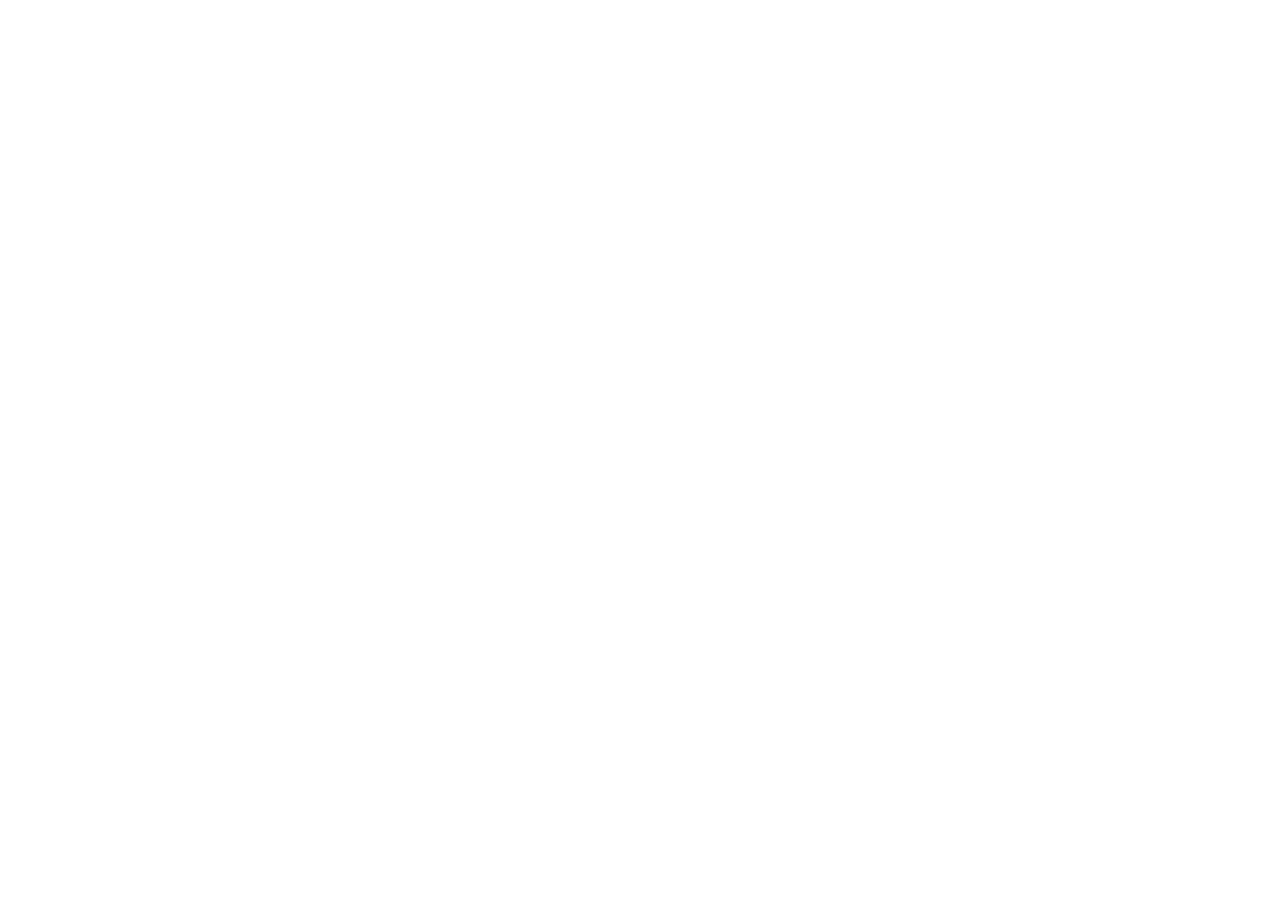
==== index.html @ cc7f6443 "init project" ====
<!DOCTYPE html>
<html lang="en">

<head>
    <meta charset="UTF-8">
    <meta name="viewport" content="width=device-width, initial-scale=1.0">
    <meta http-equiv="X-UA-Compatible" content="ie=edge">
    <title>Document</title>
</head>

<body>

</body>

</html>
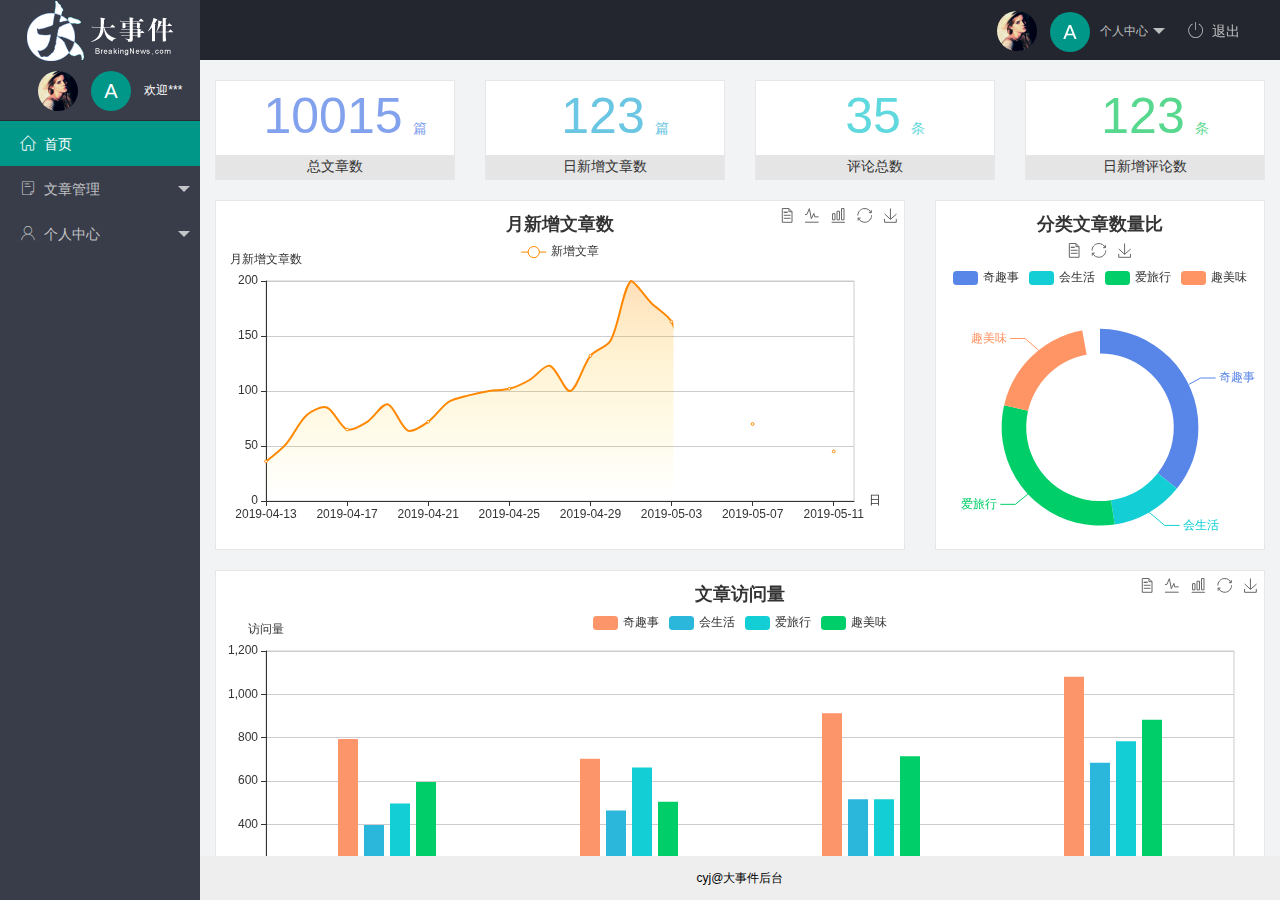
==== commit 7795f5d2: "完成了主页功能开发" ====
--- a/index.html
+++ b/index.html
@@ -5,10 +5,93 @@
     <meta charset="UTF-8">
     <meta name="viewport" content="width=device-width, initial-scale=1.0">
     <meta http-equiv="X-UA-Compatible" content="ie=edge">
-    <title>Document</title>
+    <title>后台主页</title>
+    <!-- 导入 layui 的样式表 -->
+    <link rel="stylesheet" href="/assets/lib/layui/css/layui.css">
+    <link rel="stylesheet" href="/assets/fonts/iconfont.css">
+
+    <link rel="stylesheet" href="/assets/css/index.css">
+
 </head>
 
 <body>
+    <div class="layui-layout layui-layout-admin">
+        <div class="layui-header">
+            <div class="layui-logo layui-hide-xs layui-bg-black">
+                <img src="/assets/images/logo.png" alt="">
+            </div>
+            <!-- 头部区域（可配合layui 已有的水平导航） -->
+
+            <ul class="layui-nav layui-layout-right">
+                <li class="layui-nav-item layui-hide layui-show-md-inline-block">
+                    <a href="javascript:;" class="userinfo">
+                        <img src="/assets/images/sample.jpg" class="layui-nav-img">
+                        <span class="text-avatar">A</span>个人中心
+                    </a>
+                    <dl class="layui-nav-child">
+                        <dd><a href="">基本资料</a></dd>
+                        <dd><a href="">更换头像</a></dd>
+                        <dd><a href="">重置密码</a></dd>
+                    </dl>
+                </li>
+                <li class="layui-nav-item" lay-header-event="menuRight" lay-unselect>
+                    <a href="javascript:;" id="btnLogout">
+                        <span class="iconfont icon-tuichu"></span>退出
+                    </a>
+                </li>
+            </ul>
+        </div>
+
+        <div class="layui-side layui-bg-black">
+            <div class="layui-side-scroll">
+                <div class="userinfo">
+                    <img src="/assets/images/sample.jpg" class="layui-nav-img">
+                    <span class="text-avatar">A</span>
+                    <span id="welcome">欢迎***</span>
+                </div>
+                <!-- 左侧导航区域（可配合layui已有的垂直导航） -->
+                <ul class="layui-nav layui-nav-tree" lay-shrink="all">
+                    <li class="layui-nav-item layui-this">
+                        <a href="/home/dashboard.html" target="fm"><span class="iconfont icon-home"></span>首页</a>
+                    </li>
+                    <li class="layui-nav-item">
+                        <a class="" href="javascript:;"><span class="iconfont icon-16"></span>文章管理</a>
+                        <dl class="layui-nav-child">
+                            <dd><a href="javascript:;"><i class="layui-icon layui-icon-app"></i>文章类别</a></dd>
+                            <dd><a href="javascript:;"><i class="layui-icon layui-icon-app"></i>文章列表</a></dd>
+                            <dd><a href="javascript:;"><i class="layui-icon layui-icon-app"></i>发布文章</a></dd>
+                        </dl>
+                    </li>
+                    <li class="layui-nav-item">
+                        <a href="javascript:;"><span class="iconfont icon-user"></span>个人中心</a>
+                        <dl class="layui-nav-child">
+                            <dd><a href="javascript:;"><i class="layui-icon layui-icon-app"></i>基本资料</a></dd>
+                            <dd><a href="javascript:;"><i class="layui-icon layui-icon-app"></i>更换头像</a></dd>
+                            <dd><a href="javascript:;"><i class="layui-icon layui-icon-app"></i>重置密码</a></dd>
+                        </dl>
+                    </li>
+
+                </ul>
+            </div>
+        </div>
+
+        <div class="layui-body">
+            <!-- 内容主体区域 -->
+            <iframe name="fm" src="/home/dashboard.html" frameborder="0"></iframe>
+        </div>
+
+        <div class="layui-footer">
+            <!-- 底部固定区域 -->
+            cyj@大事件后台
+        </div>
+    </div>
+    <!-- 导入 layui 的JS文件 -->
+    <script src="/assets/lib/layui/layui.all.js"></script>
+    <!-- 导入 jQuery -->
+    <script src="/assets/lib/jquery.js"></script>
+    <!-- 导入自己的 js 文件 -->
+    <script src="/assets/js/baseAPI.js"></script>
+    <script src="/assets/js/index.js"></script>
 
 </body>
 
--- a/assets/lib/layui/css/layui.css
+++ b/assets/lib/layui/css/layui.css
@@ -0,0 +1,2 @@
+/** layui-v2.5.5 MIT License By https://www.layui.com */
+ .layui-inline,img{display:inline-block;vertical-align:middle}h1,h2,h3,h4,h5,h6{font-weight:400}.layui-edge,.layui-header,.layui-inline,.layui-main{position:relative}.layui-body,.layui-edge,.layui-elip{overflow:hidden}.layui-btn,.layui-edge,.layui-inline,img{vertical-align:middle}.layui-btn,.layui-disabled,.layui-icon,.layui-unselect{-moz-user-select:none;-webkit-user-select:none;-ms-user-select:none}.layui-elip,.layui-form-checkbox span,.layui-form-pane .layui-form-label{text-overflow:ellipsis;white-space:nowrap}.layui-breadcrumb,.layui-tree-btnGroup{visibility:hidden}blockquote,body,button,dd,div,dl,dt,form,h1,h2,h3,h4,h5,h6,input,li,ol,p,pre,td,textarea,th,ul{margin:0;padding:0;-webkit-tap-highlight-color:rgba(0,0,0,0)}a:active,a:hover{outline:0}img{border:none}li{list-style:none}table{border-collapse:collapse;border-spacing:0}h4,h5,h6{font-size:100%}button,input,optgroup,option,select,textarea{font-family:inherit;font-size:inherit;font-style:inherit;font-weight:inherit;outline:0}pre{white-space:pre-wrap;white-space:-moz-pre-wrap;white-space:-pre-wrap;white-space:-o-pre-wrap;word-wrap:break-word}body{line-height:24px;font:14px Helvetica Neue,Helvetica,PingFang SC,Tahoma,Arial,sans-serif}hr{height:1px;margin:10px 0;border:0;clear:both}a{color:#333;text-decoration:none}a:hover{color:#777}a cite{font-style:normal;*cursor:pointer}.layui-border-box,.layui-border-box *{box-sizing:border-box}.layui-box,.layui-box *{box-sizing:content-box}.layui-clear{clear:both;*zoom:1}.layui-clear:after{content:'\20';clear:both;*zoom:1;display:block;height:0}.layui-inline{*display:inline;*zoom:1}.layui-edge{display:inline-block;width:0;height:0;border-width:6px;border-style:dashed;border-color:transparent}.layui-edge-top{top:-4px;border-bottom-color:#999;border-bottom-style:solid}.layui-edge-right{border-left-color:#999;border-left-style:solid}.layui-edge-bottom{top:2px;border-top-color:#999;border-top-style:solid}.layui-edge-left{border-right-color:#999;border-right-style:solid}.layui-disabled,.layui-disabled:hover{color:#d2d2d2!important;cursor:not-allowed!important}.layui-circle{border-radius:100%}.layui-show{display:block!important}.layui-hide{display:none!important}@font-face{font-family:layui-icon;src:url(../font/iconfont.eot?v=250);src:url(../font/iconfont.eot?v=250#iefix) format('embedded-opentype'),url(../font/iconfont.woff2?v=250) format('woff2'),url(../font/iconfont.woff?v=250) format('woff'),url(../font/iconfont.ttf?v=250) format('truetype'),url(../font/iconfont.svg?v=250#layui-icon) format('svg')}.layui-icon{font-family:layui-icon!important;font-size:16px;font-style:normal;-webkit-font-smoothing:antialiased;-moz-osx-font-smoothing:grayscale}.layui-icon-reply-fill:before{content:"\e611"}.layui-icon-set-fill:before{content:"\e614"}.layui-icon-menu-fill:before{content:"\e60f"}.layui-icon-search:before{content:"\e615"}.layui-icon-share:before{content:"\e641"}.layui-icon-set-sm:before{content:"\e620"}.layui-icon-engine:before{content:"\e628"}.layui-icon-close:before{content:"\1006"}.layui-icon-close-fill:before{content:"\1007"}.layui-icon-chart-screen:before{content:"\e629"}.layui-icon-star:before{content:"\e600"}.layui-icon-circle-dot:before{content:"\e617"}.layui-icon-chat:before{content:"\e606"}.layui-icon-release:before{content:"\e609"}.layui-icon-list:before{content:"\e60a"}.layui-icon-chart:before{content:"\e62c"}.layui-icon-ok-circle:before{content:"\1005"}.layui-icon-layim-theme:before{content:"\e61b"}.layui-icon-table:before{content:"\e62d"}.layui-icon-right:before{content:"\e602"}.layui-icon-left:before{content:"\e603"}.layui-icon-cart-simple:before{content:"\e698"}.layui-icon-face-cry:before{content:"\e69c"}.layui-icon-face-smile:before{content:"\e6af"}.layui-icon-survey:before{content:"\e6b2"}.layui-icon-tree:before{content:"\e62e"}.layui-icon-upload-circle:before{content:"\e62f"}.layui-icon-add-circle:before{content:"\e61f"}.layui-icon-download-circle:before{content:"\e601"}.layui-icon-templeate-1:before{content:"\e630"}.layui-icon-util:before{content:"\e631"}.layui-icon-face-surprised:before{content:"\e664"}.layui-icon-edit:before{content:"\e642"}.layui-icon-speaker:before{content:"\e645"}.layui-icon-down:before{content:"\e61a"}.layui-icon-file:before{content:"\e621"}.layui-icon-layouts:before{content:"\e632"}.layui-icon-rate-half:before{content:"\e6c9"}.layui-icon-add-circle-fine:before{content:"\e608"}.layui-icon-prev-circle:before{content:"\e633"}.layui-icon-read:before{content:"\e705"}.layui-icon-404:before{content:"\e61c"}.layui-icon-carousel:before{content:"\e634"}.layui-icon-help:before{content:"\e607"}.layui-icon-code-circle:before{content:"\e635"}.layui-icon-water:before{content:"\e636"}.layui-icon-username:before{content:"\e66f"}.layui-icon-find-fill:before{content:"\e670"}.layui-icon-about:before{content:"\e60b"}.layui-icon-location:before{content:"\e715"}.layui-icon-up:before{content:"\e619"}.layui-icon-pause:before{content:"\e651"}.layui-icon-date:before{content:"\e637"}.layui-icon-layim-uploadfile:before{content:"\e61d"}.layui-icon-delete:before{content:"\e640"}.layui-icon-play:before{content:"\e652"}.layui-icon-top:before{content:"\e604"}.layui-icon-friends:before{content:"\e612"}.layui-icon-refresh-3:before{content:"\e9aa"}.layui-icon-ok:before{content:"\e605"}.layui-icon-layer:before{content:"\e638"}.layui-icon-face-smile-fine:before{content:"\e60c"}.layui-icon-dollar:before{content:"\e659"}.layui-icon-group:before{content:"\e613"}.layui-icon-layim-download:before{content:"\e61e"}.layui-icon-picture-fine:before{content:"\e60d"}.layui-icon-link:before{content:"\e64c"}.layui-icon-diamond:before{content:"\e735"}.layui-icon-log:before{content:"\e60e"}.layui-icon-rate-solid:before{content:"\e67a"}.layui-icon-fonts-del:before{content:"\e64f"}.layui-icon-unlink:before{content:"\e64d"}.layui-icon-fonts-clear:before{content:"\e639"}.layui-icon-triangle-r:before{content:"\e623"}.layui-icon-circle:before{content:"\e63f"}.layui-icon-radio:before{content:"\e643"}.layui-icon-align-center:before{content:"\e647"}.layui-icon-align-right:before{content:"\e648"}.layui-icon-align-left:before{content:"\e649"}.layui-icon-loading-1:before{content:"\e63e"}.layui-icon-return:before{content:"\e65c"}.layui-icon-fonts-strong:before{content:"\e62b"}.layui-icon-upload:before{content:"\e67c"}.layui-icon-dialogue:before{content:"\e63a"}.layui-icon-video:before{content:"\e6ed"}.layui-icon-headset:before{content:"\e6fc"}.layui-icon-cellphone-fine:before{content:"\e63b"}.layui-icon-add-1:before{content:"\e654"}.layui-icon-face-smile-b:before{content:"\e650"}.layui-icon-fonts-html:before{content:"\e64b"}.layui-icon-form:before{content:"\e63c"}.layui-icon-cart:before{content:"\e657"}.layui-icon-camera-fill:before{content:"\e65d"}.layui-icon-tabs:before{content:"\e62a"}.layui-icon-fonts-code:before{content:"\e64e"}.layui-icon-fire:before{content:"\e756"}.layui-icon-set:before{content:"\e716"}.layui-icon-fonts-u:before{content:"\e646"}.layui-icon-triangle-d:before{content:"\e625"}.layui-icon-tips:before{content:"\e702"}.layui-icon-picture:before{content:"\e64a"}.layui-icon-more-vertical:before{content:"\e671"}.layui-icon-flag:before{content:"\e66c"}.layui-icon-loading:before{content:"\e63d"}.layui-icon-fonts-i:before{content:"\e644"}.layui-icon-refresh-1:before{content:"\e666"}.layui-icon-rmb:before{content:"\e65e"}.layui-icon-home:before{content:"\e68e"}.layui-icon-user:before{content:"\e770"}.layui-icon-notice:before{content:"\e667"}.layui-icon-login-weibo:before{content:"\e675"}.layui-icon-voice:before{content:"\e688"}.layui-icon-upload-drag:before{content:"\e681"}.layui-icon-login-qq:before{content:"\e676"}.layui-icon-snowflake:before{content:"\e6b1"}.layui-icon-file-b:before{content:"\e655"}.layui-icon-template:before{content:"\e663"}.layui-icon-auz:before{content:"\e672"}.layui-icon-console:before{content:"\e665"}.layui-icon-app:before{content:"\e653"}.layui-icon-prev:before{content:"\e65a"}.layui-icon-website:before{content:"\e7ae"}.layui-icon-next:before{content:"\e65b"}.layui-icon-component:before{content:"\e857"}.layui-icon-more:before{content:"\e65f"}.layui-icon-login-wechat:before{content:"\e677"}.layui-icon-shrink-right:before{content:"\e668"}.layui-icon-spread-left:before{content:"\e66b"}.layui-icon-camera:before{content:"\e660"}.layui-icon-note:before{content:"\e66e"}.layui-icon-refresh:before{content:"\e669"}.layui-icon-female:before{content:"\e661"}.layui-icon-male:before{content:"\e662"}.layui-icon-password:before{content:"\e673"}.layui-icon-senior:before{content:"\e674"}.layui-icon-theme:before{content:"\e66a"}.layui-icon-tread:before{content:"\e6c5"}.layui-icon-praise:before{content:"\e6c6"}.layui-icon-star-fill:before{content:"\e658"}.layui-icon-rate:before{content:"\e67b"}.layui-icon-template-1:before{content:"\e656"}.layui-icon-vercode:before{content:"\e679"}.layui-icon-cellphone:before{content:"\e678"}.layui-icon-screen-full:before{content:"\e622"}.layui-icon-screen-restore:before{content:"\e758"}.layui-icon-cols:before{content:"\e610"}.layui-icon-export:before{content:"\e67d"}.layui-icon-print:before{content:"\e66d"}.layui-icon-slider:before{content:"\e714"}.layui-icon-addition:before{content:"\e624"}.layui-icon-subtraction:before{content:"\e67e"}.layui-icon-service:before{content:"\e626"}.layui-icon-transfer:before{content:"\e691"}.layui-main{width:1140px;margin:0 auto}.layui-header{z-index:1000;height:60px}.layui-header a:hover{transition:all .5s;-webkit-transition:all .5s}.layui-side{position:fixed;left:0;top:0;bottom:0;z-index:999;width:200px;overflow-x:hidden}.layui-side-scroll{position:relative;width:220px;height:100%;overflow-x:hidden}.layui-body{position:absolute;left:200px;right:0;top:0;bottom:0;z-index:998;width:auto;overflow-y:auto;box-sizing:border-box}.layui-layout-body{overflow:hidden}.layui-layout-admin .layui-header{background-color:#23262E}.layui-layout-admin .layui-side{top:60px;width:200px;overflow-x:hidden}.layui-layout-admin .layui-body{position:fixed;top:60px;bottom:44px}.layui-layout-admin .layui-main{width:auto;margin:0 15px}.layui-layout-admin .layui-footer{position:fixed;left:200px;right:0;bottom:0;height:44px;line-height:44px;padding:0 15px;background-color:#eee}.layui-layout-admin .layui-logo{position:absolute;left:0;top:0;width:200px;height:100%;line-height:60px;text-align:center;color:#009688;font-size:16px}.layui-layout-admin .layui-header .layui-nav{background:0 0}.layui-layout-left{position:absolute!important;left:200px;top:0}.layui-layout-right{position:absolute!important;right:0;top:0}.layui-container{position:relative;margin:0 auto;padding:0 15px;box-sizing:border-box}.layui-fluid{position:relative;margin:0 auto;padding:0 15px}.layui-row:after,.layui-row:before{content:'';display:block;clear:both}.layui-col-lg1,.layui-col-lg10,.layui-col-lg11,.layui-col-lg12,.layui-col-lg2,.layui-col-lg3,.layui-col-lg4,.layui-col-lg5,.layui-col-lg6,.layui-col-lg7,.layui-col-lg8,.layui-col-lg9,.layui-col-md1,.layui-col-md10,.layui-col-md11,.layui-col-md12,.layui-col-md2,.layui-col-md3,.layui-col-md4,.layui-col-md5,.layui-col-md6,.layui-col-md7,.layui-col-md8,.layui-col-md9,.layui-col-sm1,.layui-col-sm10,.layui-col-sm11,.layui-col-sm12,.layui-col-sm2,.layui-col-sm3,.layui-col-sm4,.layui-col-sm5,.layui-col-sm6,.layui-col-sm7,.layui-col-sm8,.layui-col-sm9,.layui-col-xs1,.layui-col-xs10,.layui-col-xs11,.layui-col-xs12,.layui-col-xs2,.layui-col-xs3,.layui-col-xs4,.layui-col-xs5,.layui-col-xs6,.layui-col-xs7,.layui-col-xs8,.layui-col-xs9{position:relative;display:block;box-sizing:border-box}.layui-col-xs1,.layui-col-xs10,.layui-col-xs11,.layui-col-xs12,.layui-col-xs2,.layui-col-xs3,.layui-col-xs4,.layui-col-xs5,.layui-col-xs6,.layui-col-xs7,.layui-col-xs8,.layui-col-xs9{float:left}.layui-col-xs1{width:8.33333333%}.layui-col-xs2{width:16.66666667%}.layui-col-xs3{width:25%}.layui-col-xs4{width:33.33333333%}.layui-col-xs5{width:41.66666667%}.layui-col-xs6{width:50%}.layui-col-xs7{width:58.33333333%}.layui-col-xs8{width:66.66666667%}.layui-col-xs9{width:75%}.layui-col-xs10{width:83.33333333%}.layui-col-xs11{width:91.66666667%}.layui-col-xs12{width:100%}.layui-col-xs-offset1{margin-left:8.33333333%}.layui-col-xs-offset2{margin-left:16.66666667%}.layui-col-xs-offset3{margin-left:25%}.layui-col-xs-offset4{margin-left:33.33333333%}.layui-col-xs-offset5{margin-left:41.66666667%}.layui-col-xs-offset6{margin-left:50%}.layui-col-xs-offset7{margin-left:58.33333333%}.layui-col-xs-offset8{margin-left:66.66666667%}.layui-col-xs-offset9{margin-left:75%}.layui-col-xs-offset10{margin-left:83.33333333%}.layui-col-xs-offset11{margin-left:91.66666667%}.layui-col-xs-offset12{margin-left:100%}@media screen and (max-width:768px){.layui-hide-xs{display:none!important}.layui-show-xs-block{display:block!important}.layui-show-xs-inline{display:inline!important}.layui-show-xs-inline-block{display:inline-block!important}}@media screen and (min-width:768px){.layui-container{width:750px}.layui-hide-sm{display:none!important}.layui-show-sm-block{display:block!important}.layui-show-sm-inline{display:inline!important}.layui-show-sm-inline-block{display:inline-block!important}.layui-col-sm1,.layui-col-sm10,.layui-col-sm11,.layui-col-sm12,.layui-col-sm2,.layui-col-sm3,.layui-col-sm4,.layui-col-sm5,.layui-col-sm6,.layui-col-sm7,.layui-col-sm8,.layui-col-sm9{float:left}.layui-col-sm1{width:8.33333333%}.layui-col-sm2{width:16.66666667%}.layui-col-sm3{width:25%}.layui-col-sm4{width:33.33333333%}.layui-col-sm5{width:41.66666667%}.layui-col-sm6{width:50%}.layui-col-sm7{width:58.33333333%}.layui-col-sm8{width:66.66666667%}.layui-col-sm9{width:75%}.layui-col-sm10{width:83.33333333%}.layui-col-sm11{width:91.66666667%}.layui-col-sm12{width:100%}.layui-col-sm-offset1{margin-left:8.33333333%}.layui-col-sm-offset2{margin-left:16.66666667%}.layui-col-sm-offset3{margin-left:25%}.layui-col-sm-offset4{margin-left:33.33333333%}.layui-col-sm-offset5{margin-left:41.66666667%}.layui-col-sm-offset6{margin-left:50%}.layui-col-sm-offset7{margin-left:58.33333333%}.layui-col-sm-offset8{margin-left:66.66666667%}.layui-col-sm-offset9{margin-left:75%}.layui-col-sm-offset10{margin-left:83.33333333%}.layui-col-sm-offset11{margin-left:91.66666667%}.layui-col-sm-offset12{margin-left:100%}}@media screen and (min-width:992px){.layui-container{width:970px}.layui-hide-md{display:none!important}.layui-show-md-block{display:block!important}.layui-show-md-inline{display:inline!important}.layui-show-md-inline-block{display:inline-block!important}.layui-col-md1,.layui-col-md10,.layui-col-md11,.layui-col-md12,.layui-col-md2,.layui-col-md3,.layui-col-md4,.layui-col-md5,.layui-col-md6,.layui-col-md7,.layui-col-md8,.layui-col-md9{float:left}.layui-col-md1{width:8.33333333%}.layui-col-md2{width:16.66666667%}.layui-col-md3{width:25%}.layui-col-md4{width:33.33333333%}.layui-col-md5{width:41.66666667%}.layui-col-md6{width:50%}.layui-col-md7{width:58.33333333%}.layui-col-md8{width:66.66666667%}.layui-col-md9{width:75%}.layui-col-md10{width:83.33333333%}.layui-col-md11{width:91.66666667%}.layui-col-md12{width:100%}.layui-col-md-offset1{margin-left:8.33333333%}.layui-col-md-offset2{margin-left:16.66666667%}.layui-col-md-offset3{margin-left:25%}.layui-col-md-offset4{margin-left:33.33333333%}.layui-col-md-offset5{margin-left:41.66666667%}.layui-col-md-offset6{margin-left:50%}.layui-col-md-offset7{margin-left:58.33333333%}.layui-col-md-offset8{margin-left:66.66666667%}.layui-col-md-offset9{margin-left:75%}.layui-col-md-offset10{margin-left:83.33333333%}.layui-col-md-offset11{margin-left:91.66666667%}.layui-col-md-offset12{margin-left:100%}}@media screen and (min-width:1200px){.layui-container{width:1170px}.layui-hide-lg{display:none!important}.layui-show-lg-block{display:block!important}.layui-show-lg-inline{display:inline!important}.layui-show-lg-inline-block{display:inline-block!important}.layui-col-lg1,.layui-col-lg10,.layui-col-lg11,.layui-col-lg12,.layui-col-lg2,.layui-col-lg3,.layui-col-lg4,.layui-col-lg5,.layui-col-lg6,.layui-col-lg7,.layui-col-lg8,.layui-col-lg9{float:left}.layui-col-lg1{width:8.33333333%}.layui-col-lg2{width:16.66666667%}.layui-col-lg3{width:25%}.layui-col-lg4{width:33.33333333%}.layui-col-lg5{width:41.66666667%}.layui-col-lg6{width:50%}.layui-col-lg7{width:58.33333333%}.layui-col-lg8{width:66.66666667%}.layui-col-lg9{width:75%}.layui-col-lg10{width:83.33333333%}.layui-col-lg11{width:91.66666667%}.layui-col-lg12{width:100%}.layui-col-lg-offset1{margin-left:8.33333333%}.layui-col-lg-offset2{margin-left:16.66666667%}.layui-col-lg-offset3{margin-left:25%}.layui-col-lg-offset4{margin-left:33.33333333%}.layui-col-lg-offset5{margin-left:41.66666667%}.layui-col-lg-offset6{margin-left:50%}.layui-col-lg-offset7{margin-left:58.33333333%}.layui-col-lg-offset8{margin-left:66.66666667%}.layui-col-lg-offset9{margin-left:75%}.layui-col-lg-offset10{margin-left:83.33333333%}.layui-col-lg-offset11{margin-left:91.66666667%}.layui-col-lg-offset12{margin-left:100%}}.layui-col-space1{margin:-.5px}.layui-col-space1>*{padding:.5px}.layui-col-space3{margin:-1.5px}.layui-col-space3>*{padding:1.5px}.layui-col-space5{margin:-2.5px}.layui-col-space5>*{padding:2.5px}.layui-col-space8{margin:-3.5px}.layui-col-space8>*{padding:3.5px}.layui-col-space10{margin:-5px}.layui-col-space10>*{padding:5px}.layui-col-space12{margin:-6px}.layui-col-space12>*{padding:6px}.layui-col-space15{margin:-7.5px}.layui-col-space15>*{padding:7.5px}.layui-col-space18{margin:-9px}.layui-col-space18>*{padding:9px}.layui-col-space20{margin:-10px}.layui-col-space20>*{padding:10px}.layui-col-space22{margin:-11px}.layui-col-space22>*{padding:11px}.layui-col-space25{margin:-12.5px}.layui-col-space25>*{padding:12.5px}.layui-col-space30{margin:-15px}.layui-col-space30>*{padding:15px}.layui-btn,.layui-input,.layui-select,.layui-textarea,.layui-upload-button{outline:0;-webkit-appearance:none;transition:all .3s;-webkit-transition:all .3s;box-sizing:border-box}.layui-elem-quote{margin-bottom:10px;padding:15px;line-height:22px;border-left:5px solid #009688;border-radius:0 2px 2px 0;background-color:#f2f2f2}.layui-quote-nm{border-style:solid;border-width:1px 1px 1px 5px;background:0 0}.layui-elem-field{margin-bottom:10px;padding:0;border-width:1px;border-style:solid}.layui-elem-field legend{margin-left:20px;padding:0 10px;font-size:20px;font-weight:300}.layui-field-title{margin:10px 0 20px;border-width:1px 0 0}.layui-field-box{padding:10px 15px}.layui-field-title .layui-field-box{padding:10px 0}.layui-progress{position:relative;height:6px;border-radius:20px;background-color:#e2e2e2}.layui-progress-bar{position:absolute;left:0;top:0;width:0;max-width:100%;height:6px;border-radius:20px;text-align:right;background-color:#5FB878;transition:all .3s;-webkit-transition:all .3s}.layui-progress-big,.layui-progress-big .layui-progress-bar{height:18px;line-height:18px}.layui-progress-text{position:relative;top:-20px;line-height:18px;font-size:12px;color:#666}.layui-progress-big .layui-progress-text{position:static;padding:0 10px;color:#fff}.layui-collapse{border-width:1px;border-style:solid;border-radius:2px}.layui-colla-content,.layui-colla-item{border-top-width:1px;border-top-style:solid}.layui-colla-item:first-child{border-top:none}.layui-colla-title{position:relative;height:42px;line-height:42px;padding:0 15px 0 35px;color:#333;background-color:#f2f2f2;cursor:pointer;font-size:14px;overflow:hidden}.layui-colla-content{display:none;padding:10px 15px;line-height:22px;color:#666}.layui-colla-icon{position:absolute;left:15px;top:0;font-size:14px}.layui-card{margin-bottom:15px;border-radius:2px;background-color:#fff;box-shadow:0 1px 2px 0 rgba(0,0,0,.05)}.layui-card:last-child{margin-bottom:0}.layui-card-header{position:relative;height:42px;line-height:42px;padding:0 15px;border-bottom:1px solid #f6f6f6;color:#333;border-radius:2px 2px 0 0;font-size:14px}.layui-bg-black,.layui-bg-blue,.layui-bg-cyan,.layui-bg-green,.layui-bg-orange,.layui-bg-red{color:#fff!important}.layui-card-body{position:relative;padding:10px 15px;line-height:24px}.layui-card-body[pad15]{padding:15px}.layui-card-body[pad20]{padding:20px}.layui-card-body .layui-table{margin:5px 0}.layui-card .layui-tab{margin:0}.layui-panel-window{position:relative;padding:15px;border-radius:0;border-top:5px solid #E6E6E6;background-color:#fff}.layui-auxiliar-moving{position:fixed;left:0;right:0;top:0;bottom:0;width:100%;height:100%;background:0 0;z-index:9999999999}.layui-form-label,.layui-form-mid,.layui-form-select,.layui-input-block,.layui-input-inline,.layui-textarea{position:relative}.layui-bg-red{background-color:#FF5722!important}.layui-bg-orange{background-color:#FFB800!important}.layui-bg-green{background-color:#009688!important}.layui-bg-cyan{background-color:#2F4056!important}.layui-bg-blue{background-color:#1E9FFF!important}.layui-bg-black{background-color:#393D49!important}.layui-bg-gray{background-color:#eee!important;color:#666!important}.layui-badge-rim,.layui-colla-content,.layui-colla-item,.layui-collapse,.layui-elem-field,.layui-form-pane .layui-form-item[pane],.layui-form-pane .layui-form-label,.layui-input,.layui-layedit,.layui-layedit-tool,.layui-quote-nm,.layui-select,.layui-tab-bar,.layui-tab-card,.layui-tab-title,.layui-tab-title .layui-this:after,.layui-textarea{border-color:#e6e6e6}.layui-timeline-item:before,hr{background-color:#e6e6e6}.layui-text{line-height:22px;font-size:14px;color:#666}.layui-text h1,.layui-text h2,.layui-text h3{font-weight:500;color:#333}.layui-text h1{font-size:30px}.layui-text h2{font-size:24px}.layui-text h3{font-size:18px}.layui-text a:not(.layui-btn){color:#01AAED}.layui-text a:not(.layui-btn):hover{text-decoration:underline}.layui-text ul{padding:5px 0 5px 15px}.layui-text ul li{margin-top:5px;list-style-type:disc}.layui-text em,.layui-word-aux{color:#999!important;padding:0 5px!important}.layui-btn{display:inline-block;height:38px;line-height:38px;padding:0 18px;background-color:#009688;color:#fff;white-space:nowrap;text-align:center;font-size:14px;border:none;border-radius:2px;cursor:pointer}.layui-btn:hover{opacity:.8;filter:alpha(opacity=80);color:#fff}.layui-btn:active{opacity:1;filter:alpha(opacity=100)}.layui-btn+.layui-btn{margin-left:10px}.layui-btn-container{font-size:0}.layui-btn-container .layui-btn{margin-right:10px;margin-bottom:10px}.layui-btn-container .layui-btn+.layui-btn{margin-left:0}.layui-table .layui-btn-container .layui-btn{margin-bottom:9px}.layui-btn-radius{border-radius:100px}.layui-btn .layui-icon{margin-right:3px;font-size:18px;vertical-align:bottom;vertical-align:middle\9}.layui-btn-primary{border:1px solid #C9C9C9;background-color:#fff;color:#555}.layui-btn-primary:hover{border-color:#009688;color:#333}.layui-btn-normal{background-color:#1E9FFF}.layui-btn-warm{background-color:#FFB800}.layui-btn-danger{background-color:#FF5722}.layui-btn-checked{background-color:#5FB878}.layui-btn-disabled,.layui-btn-disabled:active,.layui-btn-disabled:hover{border:1px solid #e6e6e6;background-color:#FBFBFB;color:#C9C9C9;cursor:not-allowed;opacity:1}.layui-btn-lg{height:44px;line-height:44px;padding:0 25px;font-size:16px}.layui-btn-sm{height:30px;line-height:30px;padding:0 10px;font-size:12px}.layui-btn-sm i{font-size:16px!important}.layui-btn-xs{height:22px;line-height:22px;padding:0 5px;font-size:12px}.layui-btn-xs i{font-size:14px!important}.layui-btn-group{display:inline-block;vertical-align:middle;font-size:0}.layui-btn-group .layui-btn{margin-left:0!important;margin-right:0!important;border-left:1px solid rgba(255,255,255,.5);border-radius:0}.layui-btn-group .layui-btn-primary{border-left:none}.layui-btn-group .layui-btn-primary:hover{border-color:#C9C9C9;color:#009688}.layui-btn-group .layui-btn:first-child{border-left:none;border-radius:2px 0 0 2px}.layui-btn-group .layui-btn-primary:first-child{border-left:1px solid #c9c9c9}.layui-btn-group .layui-btn:last-child{border-radius:0 2px 2px 0}.layui-btn-group .layui-btn+.layui-btn{margin-left:0}.layui-btn-group+.layui-btn-group{margin-left:10px}.layui-btn-fluid{width:100%}.layui-input,.layui-select,.layui-textarea{height:38px;line-height:1.3;line-height:38px\9;border-width:1px;border-style:solid;background-color:#fff;border-radius:2px}.layui-input::-webkit-input-placeholder,.layui-select::-webkit-input-placeholder,.layui-textarea::-webkit-input-placeholder{line-height:1.3}.layui-input,.layui-textarea{display:block;width:100%;padding-left:10px}.layui-input:hover,.layui-textarea:hover{border-color:#D2D2D2!important}.layui-input:focus,.layui-textarea:focus{border-color:#C9C9C9!important}.layui-textarea{min-height:100px;height:auto;line-height:20px;padding:6px 10px;resize:vertical}.layui-select{padding:0 10px}.layui-form input[type=checkbox],.layui-form input[type=radio],.layui-form select{display:none}.layui-form [lay-ignore]{display:initial}.layui-form-item{margin-bottom:15px;clear:both;*zoom:1}.layui-form-item:after{content:'\20';clear:both;*zoom:1;display:block;height:0}.layui-form-label{float:left;display:block;padding:9px 15px;width:80px;font-weight:400;line-height:20px;text-align:right}.layui-form-label-col{display:block;float:none;padding:9px 0;line-height:20px;text-align:left}.layui-form-item .layui-inline{margin-bottom:5px;margin-right:10px}.layui-input-block{margin-left:110px;min-height:36px}.layui-input-inline{display:inline-block;vertical-align:middle}.layui-form-item .layui-input-inline{float:left;width:190px;margin-right:10px}.layui-form-text .layui-input-inline{width:auto}.layui-form-mid{float:left;display:block;padding:9px 0!important;line-height:20px;margin-right:10px}.layui-form-danger+.layui-form-select .layui-input,.layui-form-danger:focus{border-color:#FF5722!important}.layui-form-select .layui-input{padding-right:30px;cursor:pointer}.layui-form-select .layui-edge{position:absolute;right:10px;top:50%;margin-top:-3px;cursor:pointer;border-width:6px;border-top-color:#c2c2c2;border-top-style:solid;transition:all .3s;-webkit-transition:all .3s}.layui-form-select dl{display:none;position:absolute;left:0;top:42px;padding:5px 0;z-index:899;min-width:100%;border:1px solid #d2d2d2;max-height:300px;overflow-y:auto;background-color:#fff;border-radius:2px;box-shadow:0 2px 4px rgba(0,0,0,.12);box-sizing:border-box}.layui-form-select dl dd,.layui-form-select dl dt{padding:0 10px;line-height:36px;white-space:nowrap;overflow:hidden;text-overflow:ellipsis}.layui-form-select dl dt{font-size:12px;color:#999}.layui-form-select dl dd{cursor:pointer}.layui-form-select dl dd:hover{background-color:#f2f2f2;-webkit-transition:.5s all;transition:.5s all}.layui-form-select .layui-select-group dd{padding-left:20px}.layui-form-select dl dd.layui-select-tips{padding-left:10px!important;color:#999}.layui-form-select dl dd.layui-this{background-color:#5FB878;color:#fff}.layui-form-checkbox,.layui-form-select dl dd.layui-disabled{background-color:#fff}.layui-form-selected dl{display:block}.layui-form-checkbox,.layui-form-checkbox *,.layui-form-switch{display:inline-block;vertical-align:middle}.layui-form-selected .layui-edge{margin-top:-9px;-webkit-transform:rotate(180deg);transform:rotate(180deg);margin-top:-3px\9}:root .layui-form-selected .layui-edge{margin-top:-9px\0/IE9}.layui-form-selectup dl{top:auto;bottom:42px}.layui-select-none{margin:5px 0;text-align:center;color:#999}.layui-select-disabled .layui-disabled{border-color:#eee!important}.layui-select-disabled .layui-edge{border-top-color:#d2d2d2}.layui-form-checkbox{position:relative;height:30px;line-height:30px;margin-right:10px;padding-right:30px;cursor:pointer;font-size:0;-webkit-transition:.1s linear;transition:.1s linear;box-sizing:border-box}.layui-form-checkbox span{padding:0 10px;height:100%;font-size:14px;border-radius:2px 0 0 2px;background-color:#d2d2d2;color:#fff;overflow:hidden}.layui-form-checkbox:hover span{background-color:#c2c2c2}.layui-form-checkbox i{position:absolute;right:0;top:0;width:30px;height:28px;border:1px solid #d2d2d2;border-left:none;border-radius:0 2px 2px 0;color:#fff;font-size:20px;text-align:center}.layui-form-checkbox:hover i{border-color:#c2c2c2;color:#c2c2c2}.layui-form-checked,.layui-form-checked:hover{border-color:#5FB878}.layui-form-checked span,.layui-form-checked:hover span{background-color:#5FB878}.layui-form-checked i,.layui-form-checked:hover i{color:#5FB878}.layui-form-item .layui-form-checkbox{margin-top:4px}.layui-form-checkbox[lay-skin=primary]{height:auto!important;line-height:normal!important;min-width:18px;min-height:18px;border:none!important;margin-right:0;padding-left:28px;padding-right:0;background:0 0}.layui-form-checkbox[lay-skin=primary] span{padding-left:0;padding-right:15px;line-height:18px;background:0 0;color:#666}.layui-form-checkbox[lay-skin=primary] i{right:auto;left:0;width:16px;height:16px;line-height:16px;border:1px solid #d2d2d2;font-size:12px;border-radius:2px;background-color:#fff;-webkit-transition:.1s linear;transition:.1s linear}.layui-form-checkbox[lay-skin=primary]:hover i{border-color:#5FB878;color:#fff}.layui-form-checked[lay-skin=primary] i{border-color:#5FB878!important;background-color:#5FB878;color:#fff}.layui-checkbox-disbaled[lay-skin=primary] span{background:0 0!important;color:#c2c2c2}.layui-checkbox-disbaled[lay-skin=primary]:hover i{border-color:#d2d2d2}.layui-form-item .layui-form-checkbox[lay-skin=primary]{margin-top:10px}.layui-form-switch{position:relative;height:22px;line-height:22px;min-width:35px;padding:0 5px;margin-top:8px;border:1px solid #d2d2d2;border-radius:20px;cursor:pointer;background-color:#fff;-webkit-transition:.1s linear;transition:.1s linear}.layui-form-switch i{position:absolute;left:5px;top:3px;width:16px;height:16px;border-radius:20px;background-color:#d2d2d2;-webkit-transition:.1s linear;transition:.1s linear}.layui-form-switch em{position:relative;top:0;width:25px;margin-left:21px;padding:0!important;text-align:center!important;color:#999!important;font-style:normal!important;font-size:12px}.layui-form-onswitch{border-color:#5FB878;background-color:#5FB878}.layui-checkbox-disbaled,.layui-checkbox-disbaled i{border-color:#e2e2e2!important}.layui-form-onswitch i{left:100%;margin-left:-21px;background-color:#fff}.layui-form-onswitch em{margin-left:5px;margin-right:21px;color:#fff!important}.layui-checkbox-disbaled span{background-color:#e2e2e2!important}.layui-checkbox-disbaled:hover i{color:#fff!important}[lay-radio]{display:none}.layui-form-radio,.layui-form-radio *{display:inline-block;vertical-align:middle}.layui-form-radio{line-height:28px;margin:6px 10px 0 0;padding-right:10px;cursor:pointer;font-size:0}.layui-form-radio *{font-size:14px}.layui-form-radio>i{margin-right:8px;font-size:22px;color:#c2c2c2}.layui-form-radio>i:hover,.layui-form-radioed>i{color:#5FB878}.layui-radio-disbaled>i{color:#e2e2e2!important}.layui-form-pane .layui-form-label{width:110px;padding:8px 15px;height:38px;line-height:20px;border-width:1px;border-style:solid;border-radius:2px 0 0 2px;text-align:center;background-color:#FBFBFB;overflow:hidden;box-sizing:border-box}.layui-form-pane .layui-input-inline{margin-left:-1px}.layui-form-pane .layui-input-block{margin-left:110px;left:-1px}.layui-form-pane .layui-input{border-radius:0 2px 2px 0}.layui-form-pane .layui-form-text .layui-form-label{float:none;width:100%;border-radius:2px;box-sizing:border-box;text-align:left}.layui-form-pane .layui-form-text .layui-input-inline{display:block;margin:0;top:-1px;clear:both}.layui-form-pane .layui-form-text .layui-input-block{margin:0;left:0;top:-1px}.layui-form-pane .layui-form-text .layui-textarea{min-height:100px;border-radius:0 0 2px 2px}.layui-form-pane .layui-form-checkbox{margin:4px 0 4px 10px}.layui-form-pane .layui-form-radio,.layui-form-pane .layui-form-switch{margin-top:6px;margin-left:10px}.layui-form-pane .layui-form-item[pane]{position:relative;border-width:1px;border-style:solid}.layui-form-pane .layui-form-item[pane] .layui-form-label{position:absolute;left:0;top:0;height:100%;border-width:0 1px 0 0}.layui-form-pane .layui-form-item[pane] .layui-input-inline{margin-left:110px}@media screen and (max-width:450px){.layui-form-item .layui-form-label{text-overflow:ellipsis;overflow:hidden;white-space:nowrap}.layui-form-item .layui-inline{display:block;margin-right:0;margin-bottom:20px;clear:both}.layui-form-item .layui-inline:after{content:'\20';clear:both;display:block;height:0}.layui-form-item .layui-input-inline{display:block;float:none;left:-3px;width:auto;margin:0 0 10px 112px}.layui-form-item .layui-input-inline+.layui-form-mid{margin-left:110px;top:-5px;padding:0}.layui-form-item .layui-form-checkbox{margin-right:5px;margin-bottom:5px}}.layui-layedit{border-width:1px;border-style:solid;border-radius:2px}.layui-layedit-tool{padding:3px 5px;border-bottom-width:1px;border-bottom-style:solid;font-size:0}.layedit-tool-fixed{position:fixed;top:0;border-top:1px solid #e2e2e2}.layui-layedit-tool .layedit-tool-mid,.layui-layedit-tool .layui-icon{display:inline-block;vertical-align:middle;text-align:center;font-size:14px}.layui-layedit-tool .layui-icon{position:relative;width:32px;height:30px;line-height:30px;margin:3px 5px;color:#777;cursor:pointer;border-radius:2px}.layui-layedit-tool .layui-icon:hover{color:#393D49}.layui-layedit-tool .layui-icon:active{color:#000}.layui-layedit-tool .layedit-tool-active{background-color:#e2e2e2;color:#000}.layui-layedit-tool .layui-disabled,.layui-layedit-tool .layui-disabled:hover{color:#d2d2d2;cursor:not-allowed}.layui-layedit-tool .layedit-tool-mid{width:1px;height:18px;margin:0 10px;background-color:#d2d2d2}.layedit-tool-html{width:50px!important;font-size:30px!important}.layedit-tool-b,.layedit-tool-code,.layedit-tool-help{font-size:16px!important}.layedit-tool-d,.layedit-tool-face,.layedit-tool-image,.layedit-tool-unlink{font-size:18px!important}.layedit-tool-image input{position:absolute;font-size:0;left:0;top:0;width:100%;height:100%;opacity:.01;filter:Alpha(opacity=1);cursor:pointer}.layui-layedit-iframe iframe{display:block;width:100%}#LAY_layedit_code{overflow:hidden}.layui-laypage{display:inline-block;*display:inline;*zoom:1;vertical-align:middle;margin:10px 0;font-size:0}.layui-laypage>a:first-child,.layui-laypage>a:first-child em{border-radius:2px 0 0 2px}.layui-laypage>a:last-child,.layui-laypage>a:last-child em{border-radius:0 2px 2px 0}.layui-laypage>:first-child{margin-left:0!important}.layui-laypage>:last-child{margin-right:0!important}.layui-laypage a,.layui-laypage button,.layui-laypage input,.layui-laypage select,.layui-laypage span{border:1px solid #e2e2e2}.layui-laypage a,.layui-laypage span{display:inline-block;*display:inline;*zoom:1;vertical-align:middle;padding:0 15px;height:28px;line-height:28px;margin:0 -1px 5px 0;background-color:#fff;color:#333;font-size:12px}.layui-flow-more a *,.layui-laypage input,.layui-table-view select[lay-ignore]{display:inline-block}.layui-laypage a:hover{color:#009688}.layui-laypage em{font-style:normal}.layui-laypage .layui-laypage-spr{color:#999;font-weight:700}.layui-laypage a{text-decoration:none}.layui-laypage .layui-laypage-curr{position:relative}.layui-laypage .layui-laypage-curr em{position:relative;color:#fff}.layui-laypage .layui-laypage-curr .layui-laypage-em{position:absolute;left:-1px;top:-1px;padding:1px;width:100%;height:100%;background-color:#009688}.layui-laypage-em{border-radius:2px}.layui-laypage-next em,.layui-laypage-prev em{font-family:Sim sun;font-size:16px}.layui-laypage .layui-laypage-count,.layui-laypage .layui-laypage-limits,.layui-laypage .layui-laypage-refresh,.layui-laypage .layui-laypage-skip{margin-left:10px;margin-right:10px;padding:0;border:none}.layui-laypage .layui-laypage-limits,.layui-laypage .layui-laypage-refresh{vertical-align:top}.layui-laypage .layui-laypage-refresh i{font-size:18px;cursor:pointer}.layui-laypage select{height:22px;padding:3px;border-radius:2px;cursor:pointer}.layui-laypage .layui-laypage-skip{height:30px;line-height:30px;color:#999}.layui-laypage button,.layui-laypage input{height:30px;line-height:30px;border-radius:2px;vertical-align:top;background-color:#fff;box-sizing:border-box}.layui-laypage input{width:40px;margin:0 10px;padding:0 3px;text-align:center}.layui-laypage input:focus,.layui-laypage select:focus{border-color:#009688!important}.layui-laypage button{margin-left:10px;padding:0 10px;cursor:pointer}.layui-table,.layui-table-view{margin:10px 0}.layui-flow-more{margin:10px 0;text-align:center;color:#999;font-size:14px}.layui-flow-more a{height:32px;line-height:32px}.layui-flow-more a *{vertical-align:top}.layui-flow-more a cite{padding:0 20px;border-radius:3px;background-color:#eee;color:#333;font-style:normal}.layui-flow-more a cite:hover{opacity:.8}.layui-flow-more a i{font-size:30px;color:#737383}.layui-table{width:100%;background-color:#fff;color:#666}.layui-table tr{transition:all .3s;-webkit-transition:all .3s}.layui-table th{text-align:left;font-weight:400}.layui-table tbody tr:hover,.layui-table thead tr,.layui-table-click,.layui-table-header,.layui-table-hover,.layui-table-mend,.layui-table-patch,.layui-table-tool,.layui-table-total,.layui-table-total tr,.layui-table[lay-even] tr:nth-child(even){background-color:#f2f2f2}.layui-table td,.layui-table th,.layui-table-col-set,.layui-table-fixed-r,.layui-table-grid-down,.layui-table-header,.layui-table-page,.layui-table-tips-main,.layui-table-tool,.layui-table-total,.layui-table-view,.layui-table[lay-skin=line],.layui-table[lay-skin=row]{border-width:1px;border-style:solid;border-color:#e6e6e6}.layui-table td,.layui-table th{position:relative;padding:9px 15px;min-height:20px;line-height:20px;font-size:14px}.layui-table[lay-skin=line] td,.layui-table[lay-skin=line] th{border-width:0 0 1px}.layui-table[lay-skin=row] td,.layui-table[lay-skin=row] th{border-width:0 1px 0 0}.layui-table[lay-skin=nob] td,.layui-table[lay-skin=nob] th{border:none}.layui-table img{max-width:100px}.layui-table[lay-size=lg] td,.layui-table[lay-size=lg] th{padding:15px 30px}.layui-table-view .layui-table[lay-size=lg] .layui-table-cell{height:40px;line-height:40px}.layui-table[lay-size=sm] td,.layui-table[lay-size=sm] th{font-size:12px;padding:5px 10px}.layui-table-view .layui-table[lay-size=sm] .layui-table-cell{height:20px;line-height:20px}.layui-table[lay-data]{display:none}.layui-table-box{position:relative;overflow:hidden}.layui-table-view .layui-table{position:relative;width:auto;margin:0}.layui-table-view .layui-table[lay-skin=line]{border-width:0 1px 0 0}.layui-table-view .layui-table[lay-skin=row]{border-width:0 0 1px}.layui-table-view .layui-table td,.layui-table-view .layui-table th{padding:5px 0;border-top:none;border-left:none}.layui-table-view .layui-table th.layui-unselect .layui-table-cell span{cursor:pointer}.layui-table-view .layui-table td{cursor:default}.layui-table-view .layui-table td[data-edit=text]{cursor:text}.layui-table-view .layui-form-checkbox[lay-skin=primary] i{width:18px;height:18px}.layui-table-view .layui-form-radio{line-height:0;padding:0}.layui-table-view .layui-form-radio>i{margin:0;font-size:20px}.layui-table-init{position:absolute;left:0;top:0;width:100%;height:100%;text-align:center;z-index:110}.layui-table-init .layui-icon{position:absolute;left:50%;top:50%;margin:-15px 0 0 -15px;font-size:30px;color:#c2c2c2}.layui-table-header{border-width:0 0 1px;overflow:hidden}.layui-table-header .layui-table{margin-bottom:-1px}.layui-table-tool .layui-inline[lay-event]{position:relative;width:26px;height:26px;padding:5px;line-height:16px;margin-right:10px;text-align:center;color:#333;border:1px solid #ccc;cursor:pointer;-webkit-transition:.5s all;transition:.5s all}.layui-table-tool .layui-inline[lay-event]:hover{border:1px solid #999}.layui-table-tool-temp{padding-right:120px}.layui-table-tool-self{position:absolute;right:17px;top:10px}.layui-table-tool .layui-table-tool-self .layui-inline[lay-event]{margin:0 0 0 10px}.layui-table-tool-panel{position:absolute;top:29px;left:-1px;padding:5px 0;min-width:150px;min-height:40px;border:1px solid #d2d2d2;text-align:left;overflow-y:auto;background-color:#fff;box-shadow:0 2px 4px rgba(0,0,0,.12)}.layui-table-cell,.layui-table-tool-panel li{overflow:hidden;text-overflow:ellipsis;white-space:nowrap}.layui-table-tool-panel li{padding:0 10px;line-height:30px;-webkit-transition:.5s all;transition:.5s all}.layui-table-tool-panel li .layui-form-checkbox[lay-skin=primary]{width:100%;padding-left:28px}.layui-table-tool-panel li:hover{background-color:#f2f2f2}.layui-table-tool-panel li .layui-form-checkbox[lay-skin=primary] i{position:absolute;left:0;top:0}.layui-table-tool-panel li .layui-form-checkbox[lay-skin=primary] span{padding:0}.layui-table-tool .layui-table-tool-self .layui-table-tool-panel{left:auto;right:-1px}.layui-table-col-set{position:absolute;right:0;top:0;width:20px;height:100%;border-width:0 0 0 1px;background-color:#fff}.layui-table-sort{width:10px;height:20px;margin-left:5px;cursor:pointer!important}.layui-table-sort .layui-edge{position:absolute;left:5px;border-width:5px}.layui-table-sort .layui-table-sort-asc{top:3px;border-top:none;border-bottom-style:solid;border-bottom-color:#b2b2b2}.layui-table-sort .layui-table-sort-asc:hover{border-bottom-color:#666}.layui-table-sort .layui-table-sort-desc{bottom:5px;border-bottom:none;border-top-style:solid;border-top-color:#b2b2b2}.layui-table-sort .layui-table-sort-desc:hover{border-top-color:#666}.layui-table-sort[lay-sort=asc] .layui-table-sort-asc{border-bottom-color:#000}.layui-table-sort[lay-sort=desc] .layui-table-sort-desc{border-top-color:#000}.layui-table-cell{height:28px;line-height:28px;padding:0 15px;position:relative;box-sizing:border-box}.layui-table-cell .layui-form-checkbox[lay-skin=primary]{top:-1px;padding:0}.layui-table-cell .layui-table-link{color:#01AAED}.laytable-cell-checkbox,.laytable-cell-numbers,.laytable-cell-radio,.laytable-cell-space{padding:0;text-align:center}.layui-table-body{position:relative;overflow:auto;margin-right:-1px;margin-bottom:-1px}.layui-table-body .layui-none{line-height:26px;padding:15px;text-align:center;color:#999}.layui-table-fixed{position:absolute;left:0;top:0;z-index:101}.layui-table-fixed .layui-table-body{overflow:hidden}.layui-table-fixed-l{box-shadow:0 -1px 8px rgba(0,0,0,.08)}.layui-table-fixed-r{left:auto;right:-1px;border-width:0 0 0 1px;box-shadow:-1px 0 8px rgba(0,0,0,.08)}.layui-table-fixed-r .layui-table-header{position:relative;overflow:visible}.layui-table-mend{position:absolute;right:-49px;top:0;height:100%;width:50px}.layui-table-tool{position:relative;z-index:890;width:100%;min-height:50px;line-height:30px;padding:10px 15px;border-width:0 0 1px}.layui-table-tool .layui-btn-container{margin-bottom:-10px}.layui-table-page,.layui-table-total{border-width:1px 0 0;margin-bottom:-1px;overflow:hidden}.layui-table-page{position:relative;width:100%;padding:7px 7px 0;height:41px;font-size:12px;white-space:nowrap}.layui-table-page>div{height:26px}.layui-table-page .layui-laypage{margin:0}.layui-table-page .layui-laypage a,.layui-table-page .layui-laypage span{height:26px;line-height:26px;margin-bottom:10px;border:none;background:0 0}.layui-table-page .layui-laypage a,.layui-table-page .layui-laypage span.layui-laypage-curr{padding:0 12px}.layui-table-page .layui-laypage span{margin-left:0;padding:0}.layui-table-page .layui-laypage .layui-laypage-prev{margin-left:-7px!important}.layui-table-page .layui-laypage .layui-laypage-curr .layui-laypage-em{left:0;top:0;padding:0}.layui-table-page .layui-laypage button,.layui-table-page .layui-laypage input{height:26px;line-height:26px}.layui-table-page .layui-laypage input{width:40px}.layui-table-page .layui-laypage button{padding:0 10px}.layui-table-page select{height:18px}.layui-table-patch .layui-table-cell{padding:0;width:30px}.layui-table-edit{position:absolute;left:0;top:0;width:100%;height:100%;padding:0 14px 1px;border-radius:0;box-shadow:1px 1px 20px rgba(0,0,0,.15)}.layui-table-edit:focus{border-color:#5FB878!important}select.layui-table-edit{padding:0 0 0 10px;border-color:#C9C9C9}.layui-table-view .layui-form-checkbox,.layui-table-view .layui-form-radio,.layui-table-view .layui-form-switch{top:0;margin:0;box-sizing:content-box}.layui-table-view .layui-form-checkbox{top:-1px;height:26px;line-height:26px}.layui-table-view .layui-form-checkbox i{height:26px}.layui-table-grid .layui-table-cell{overflow:visible}.layui-table-grid-down{position:absolute;top:0;right:0;width:26px;height:100%;padding:5px 0;border-width:0 0 0 1px;text-align:center;background-color:#fff;color:#999;cursor:pointer}.layui-table-grid-down .layui-icon{position:absolute;top:50%;left:50%;margin:-8px 0 0 -8px}.layui-table-grid-down:hover{background-color:#fbfbfb}body .layui-table-tips .layui-layer-content{background:0 0;padding:0;box-shadow:0 1px 6px rgba(0,0,0,.12)}.layui-table-tips-main{margin:-44px 0 0 -1px;max-height:150px;padding:8px 15px;font-size:14px;overflow-y:scroll;background-color:#fff;color:#666}.layui-table-tips-c{position:absolute;right:-3px;top:-13px;width:20px;height:20px;padding:3px;cursor:pointer;background-color:#666;border-radius:50%;color:#fff}.layui-table-tips-c:hover{background-color:#777}.layui-table-tips-c:before{position:relative;right:-2px}.layui-upload-file{display:none!important;opacity:.01;filter:Alpha(opacity=1)}.layui-upload-drag,.layui-upload-form,.layui-upload-wrap{display:inline-block}.layui-upload-list{margin:10px 0}.layui-upload-choose{padding:0 10px;color:#999}.layui-upload-drag{position:relative;padding:30px;border:1px dashed #e2e2e2;background-color:#fff;text-align:center;cursor:pointer;color:#999}.layui-upload-drag .layui-icon{font-size:50px;color:#009688}.layui-upload-drag[lay-over]{border-color:#009688}.layui-upload-iframe{position:absolute;width:0;height:0;border:0;visibility:hidden}.layui-upload-wrap{position:relative;vertical-align:middle}.layui-upload-wrap .layui-upload-file{display:block!important;position:absolute;left:0;top:0;z-index:10;font-size:100px;width:100%;height:100%;opacity:.01;filter:Alpha(opacity=1);cursor:pointer}.layui-transfer-active,.layui-transfer-box{display:inline-block;vertical-align:middle}.layui-transfer-box,.layui-transfer-header,.layui-transfer-search{border-width:0;border-style:solid;border-color:#e6e6e6}.layui-transfer-box{position:relative;border-width:1px;width:200px;height:360px;border-radius:2px;background-color:#fff}.layui-transfer-box .layui-form-checkbox{width:100%;margin:0!important}.layui-transfer-header{height:38px;line-height:38px;padding:0 10px;border-bottom-width:1px}.layui-transfer-search{position:relative;padding:10px;border-bottom-width:1px}.layui-transfer-search .layui-input{height:32px;padding-left:30px;font-size:12px}.layui-transfer-search .layui-icon-search{position:absolute;left:20px;top:50%;margin-top:-8px;color:#666}.layui-transfer-active{margin:0 15px}.layui-transfer-active .layui-btn{display:block;margin:0;padding:0 15px;background-color:#5FB878;border-color:#5FB878;color:#fff}.layui-transfer-active .layui-btn-disabled{background-color:#FBFBFB;border-color:#e6e6e6;color:#C9C9C9}.layui-transfer-active .layui-btn:first-child{margin-bottom:15px}.layui-transfer-active .layui-btn .layui-icon{margin:0;font-size:14px!important}.layui-transfer-data{padding:5px 0;overflow:auto}.layui-transfer-data li{height:32px;line-height:32px;padding:0 10px}.layui-transfer-data li:hover{background-color:#f2f2f2;transition:.5s all}.layui-transfer-data .layui-none{padding:15px 10px;text-align:center;color:#999}.layui-nav{position:relative;padding:0 20px;background-color:#393D49;color:#fff;border-radius:2px;font-size:0;box-sizing:border-box}.layui-nav *{font-size:14px}.layui-nav .layui-nav-item{position:relative;display:inline-block;*display:inline;*zoom:1;vertical-align:middle;line-height:60px}.layui-nav .layui-nav-item a{display:block;padding:0 20px;color:#fff;color:rgba(255,255,255,.7);transition:all .3s;-webkit-transition:all .3s}.layui-nav .layui-this:after,.layui-nav-bar,.layui-nav-tree .layui-nav-itemed:after{position:absolute;left:0;top:0;width:0;height:5px;background-color:#5FB878;transition:all .2s;-webkit-transition:all .2s}.layui-nav-bar{z-index:1000}.layui-nav .layui-nav-item a:hover,.layui-nav .layui-this a{color:#fff}.layui-nav .layui-this:after{content:'';top:auto;bottom:0;width:100%}.layui-nav-img{width:30px;height:30px;margin-right:10px;border-radius:50%}.layui-nav .layui-nav-more{content:'';width:0;height:0;border-style:solid dashed dashed;border-color:#fff transparent transparent;overflow:hidden;cursor:pointer;transition:all .2s;-webkit-transition:all .2s;position:absolute;top:50%;right:3px;margin-top:-3px;border-width:6px;border-top-color:rgba(255,255,255,.7)}.layui-nav .layui-nav-mored,.layui-nav-itemed>a .layui-nav-more{margin-top:-9px;border-style:dashed dashed solid;border-color:transparent transparent #fff}.layui-nav-child{display:none;position:absolute;left:0;top:65px;min-width:100%;line-height:36px;padding:5px 0;box-shadow:0 2px 4px rgba(0,0,0,.12);border:1px solid #d2d2d2;background-color:#fff;z-index:100;border-radius:2px;white-space:nowrap}.layui-nav .layui-nav-child a{color:#333}.layui-nav .layui-nav-child a:hover{background-color:#f2f2f2;color:#000}.layui-nav-child dd{position:relative}.layui-nav .layui-nav-child dd.layui-this a,.layui-nav-child dd.layui-this{background-color:#5FB878;color:#fff}.layui-nav-child dd.layui-this:after{display:none}.layui-nav-tree{width:200px;padding:0}.layui-nav-tree .layui-nav-item{display:block;width:100%;line-height:45px}.layui-nav-tree .layui-nav-item a{position:relative;height:45px;line-height:45px;text-overflow:ellipsis;overflow:hidden;white-space:nowrap}.layui-nav-tree .layui-nav-item a:hover{background-color:#4E5465}.layui-nav-tree .layui-nav-bar{width:5px;height:0;background-color:#009688}.layui-nav-tree .layui-nav-child dd.layui-this,.layui-nav-tree .layui-nav-child dd.layui-this a,.layui-nav-tree .layui-this,.layui-nav-tree .layui-this>a,.layui-nav-tree .layui-this>a:hover{background-color:#009688;color:#fff}.layui-nav-tree .layui-this:after{display:none}.layui-nav-itemed>a,.layui-nav-tree .layui-nav-title a,.layui-nav-tree .layui-nav-title a:hover{color:#fff!important}.layui-nav-tree .layui-nav-child{position:relative;z-index:0;top:0;border:none;box-shadow:none}.layui-nav-tree .layui-nav-child a{height:40px;line-height:40px;color:#fff;color:rgba(255,255,255,.7)}.layui-nav-tree .layui-nav-child,.layui-nav-tree .layui-nav-child a:hover{background:0 0;color:#fff}.layui-nav-tree .layui-nav-more{right:10px}.layui-nav-itemed>.layui-nav-child{display:block;padding:0;background-color:rgba(0,0,0,.3)!important}.layui-nav-itemed>.layui-nav-child>.layui-this>.layui-nav-child{display:block}.layui-nav-side{position:fixed;top:0;bottom:0;left:0;overflow-x:hidden;z-index:999}.layui-bg-blue .layui-nav-bar,.layui-bg-blue .layui-nav-itemed:after,.layui-bg-blue .layui-this:after{background-color:#93D1FF}.layui-bg-blue .layui-nav-child dd.layui-this{background-color:#1E9FFF}.layui-bg-blue .layui-nav-itemed>a,.layui-nav-tree.layui-bg-blue .layui-nav-title a,.layui-nav-tree.layui-bg-blue .layui-nav-title a:hover{background-color:#007DDB!important}.layui-breadcrumb{font-size:0}.layui-breadcrumb>*{font-size:14px}.layui-breadcrumb a{color:#999!important}.layui-breadcrumb a:hover{color:#5FB878!important}.layui-breadcrumb a cite{color:#666;font-style:normal}.layui-breadcrumb span[lay-separator]{margin:0 10px;color:#999}.layui-tab{margin:10px 0;text-align:left!important}.layui-tab[overflow]>.layui-tab-title{overflow:hidden}.layui-tab-title{position:relative;left:0;height:40px;white-space:nowrap;font-size:0;border-bottom-width:1px;border-bottom-style:solid;transition:all .2s;-webkit-transition:all .2s}.layui-tab-title li{display:inline-block;*display:inline;*zoom:1;vertical-align:middle;font-size:14px;transition:all .2s;-webkit-transition:all .2s;position:relative;line-height:40px;min-width:65px;padding:0 15px;text-align:center;cursor:pointer}.layui-tab-title li a{display:block}.layui-tab-title .layui-this{color:#000}.layui-tab-title .layui-this:after{position:absolute;left:0;top:0;content:'';width:100%;height:41px;border-width:1px;border-style:solid;border-bottom-color:#fff;border-radius:2px 2px 0 0;box-sizing:border-box;pointer-events:none}.layui-tab-bar{position:absolute;right:0;top:0;z-index:10;width:30px;height:39px;line-height:39px;border-width:1px;border-style:solid;border-radius:2px;text-align:center;background-color:#fff;cursor:pointer}.layui-tab-bar .layui-icon{position:relative;display:inline-block;top:3px;transition:all .3s;-webkit-transition:all .3s}.layui-tab-item{display:none}.layui-tab-more{padding-right:30px;height:auto!important;white-space:normal!important}.layui-tab-more li.layui-this:after{border-bottom-color:#e2e2e2;border-radius:2px}.layui-tab-more .layui-tab-bar .layui-icon{top:-2px;top:3px\9;-webkit-transform:rotate(180deg);transform:rotate(180deg)}:root .layui-tab-more .layui-tab-bar .layui-icon{top:-2px\0/IE9}.layui-tab-content{padding:10px}.layui-tab-title li .layui-tab-close{position:relative;display:inline-block;width:18px;height:18px;line-height:20px;margin-left:8px;top:1px;text-align:center;font-size:14px;color:#c2c2c2;transition:all .2s;-webkit-transition:all .2s}.layui-tab-title li .layui-tab-close:hover{border-radius:2px;background-color:#FF5722;color:#fff}.layui-tab-brief>.layui-tab-title .layui-this{color:#009688}.layui-tab-brief>.layui-tab-more li.layui-this:after,.layui-tab-brief>.layui-tab-title .layui-this:after{border:none;border-radius:0;border-bottom:2px solid #5FB878}.layui-tab-brief[overflow]>.layui-tab-title .layui-this:after{top:-1px}.layui-tab-card{border-width:1px;border-style:solid;border-radius:2px;box-shadow:0 2px 5px 0 rgba(0,0,0,.1)}.layui-tab-card>.layui-tab-title{background-color:#f2f2f2}.layui-tab-card>.layui-tab-title li{margin-right:-1px;margin-left:-1px}.layui-tab-card>.layui-tab-title .layui-this{background-color:#fff}.layui-tab-card>.layui-tab-title .layui-this:after{border-top:none;border-width:1px;border-bottom-color:#fff}.layui-tab-card>.layui-tab-title .layui-tab-bar{height:40px;line-height:40px;border-radius:0;border-top:none;border-right:none}.layui-tab-card>.layui-tab-more .layui-this{background:0 0;color:#5FB878}.layui-tab-card>.layui-tab-more .layui-this:after{border:none}.layui-timeline{padding-left:5px}.layui-timeline-item{position:relative;padding-bottom:20px}.layui-timeline-axis{position:absolute;left:-5px;top:0;z-index:10;width:20px;height:20px;line-height:20px;background-color:#fff;color:#5FB878;border-radius:50%;text-align:center;cursor:pointer}.layui-timeline-axis:hover{color:#FF5722}.layui-timeline-item:before{content:'';position:absolute;left:5px;top:0;z-index:0;width:1px;height:100%}.layui-timeline-item:last-child:before{display:none}.layui-timeline-item:first-child:before{display:block}.layui-timeline-content{padding-left:25px}.layui-timeline-title{position:relative;margin-bottom:10px}.layui-badge,.layui-badge-dot,.layui-badge-rim{position:relative;display:inline-block;padding:0 6px;font-size:12px;text-align:center;background-color:#FF5722;color:#fff;border-radius:2px}.layui-badge{height:18px;line-height:18px}.layui-badge-dot{width:8px;height:8px;padding:0;border-radius:50%}.layui-badge-rim{height:18px;line-height:18px;border-width:1px;border-style:solid;background-color:#fff;color:#666}.layui-btn .layui-badge,.layui-btn .layui-badge-dot{margin-left:5px}.layui-nav .layui-badge,.layui-nav .layui-badge-dot{position:absolute;top:50%;margin:-8px 6px 0}.layui-tab-title .layui-badge,.layui-tab-title .layui-badge-dot{left:5px;top:-2px}.layui-carousel{position:relative;left:0;top:0;background-color:#f8f8f8}.layui-carousel>[carousel-item]{position:relative;width:100%;height:100%;overflow:hidden}.layui-carousel>[carousel-item]:before{position:absolute;content:'\e63d';left:50%;top:50%;width:100px;line-height:20px;margin:-10px 0 0 -50px;text-align:center;color:#c2c2c2;font-family:layui-icon!important;font-size:30px;font-style:normal;-webkit-font-smoothing:antialiased;-moz-osx-font-smoothing:grayscale}.layui-carousel>[carousel-item]>*{display:none;position:absolute;left:0;top:0;width:100%;height:100%;background-color:#f8f8f8;transition-duration:.3s;-webkit-transition-duration:.3s}.layui-carousel-updown>*{-webkit-transition:.3s ease-in-out up;transition:.3s ease-in-out up}.layui-carousel-arrow{display:none\9;opacity:0;position:absolute;left:10px;top:50%;margin-top:-18px;width:36px;height:36px;line-height:36px;text-align:center;font-size:20px;border:0;border-radius:50%;background-color:rgba(0,0,0,.2);color:#fff;-webkit-transition-duration:.3s;transition-duration:.3s;cursor:pointer}.layui-carousel-arrow[lay-type=add]{left:auto!important;right:10px}.layui-carousel:hover .layui-carousel-arrow[lay-type=add],.layui-carousel[lay-arrow=always] .layui-carousel-arrow[lay-type=add]{right:20px}.layui-carousel[lay-arrow=always] .layui-carousel-arrow{opacity:1;left:20px}.layui-carousel[lay-arrow=none] .layui-carousel-arrow{display:none}.layui-carousel-arrow:hover,.layui-carousel-ind ul:hover{background-color:rgba(0,0,0,.35)}.layui-carousel:hover .layui-carousel-arrow{display:block\9;opacity:1;left:20px}.layui-carousel-ind{position:relative;top:-35px;width:100%;line-height:0!important;text-align:center;font-size:0}.layui-carousel[lay-indicator=outside]{margin-bottom:30px}.layui-carousel[lay-indicator=outside] .layui-carousel-ind{top:10px}.layui-carousel[lay-indicator=outside] .layui-carousel-ind ul{background-color:rgba(0,0,0,.5)}.layui-carousel[lay-indicator=none] .layui-carousel-ind{display:none}.layui-carousel-ind ul{display:inline-block;padding:5px;background-color:rgba(0,0,0,.2);border-radius:10px;-webkit-transition-duration:.3s;transition-duration:.3s}.layui-carousel-ind li{display:inline-block;width:10px;height:10px;margin:0 3px;font-size:14px;background-color:#e2e2e2;background-color:rgba(255,255,255,.5);border-radius:50%;cursor:pointer;-webkit-transition-duration:.3s;transition-duration:.3s}.layui-carousel-ind li:hover{background-color:rgba(255,255,255,.7)}.layui-carousel-ind li.layui-this{background-color:#fff}.layui-carousel>[carousel-item]>.layui-carousel-next,.layui-carousel>[carousel-item]>.layui-carousel-prev,.layui-carousel>[carousel-item]>.layui-this{display:block}.layui-carousel>[carousel-item]>.layui-this{left:0}.layui-carousel>[carousel-item]>.layui-carousel-prev{left:-100%}.layui-carousel>[carousel-item]>.layui-carousel-next{left:100%}.layui-carousel>[carousel-item]>.layui-carousel-next.layui-carousel-left,.layui-carousel>[carousel-item]>.layui-carousel-prev.layui-carousel-right{left:0}.layui-carousel>[carousel-item]>.layui-this.layui-carousel-left{left:-100%}.layui-carousel>[carousel-item]>.layui-this.layui-carousel-right{left:100%}.layui-carousel[lay-anim=updown] .layui-carousel-arrow{left:50%!important;top:20px;margin:0 0 0 -18px}.layui-carousel[lay-anim=updown]>[carousel-item]>*,.layui-carousel[lay-anim=fade]>[carousel-item]>*{left:0!important}.layui-carousel[lay-anim=updown] .layui-carousel-arrow[lay-type=add]{top:auto!important;bottom:20px}.layui-carousel[lay-anim=updown] .layui-carousel-ind{position:absolute;top:50%;right:20px;width:auto;height:auto}.layui-carousel[lay-anim=updown] .layui-carousel-ind ul{padding:3px 5px}.layui-carousel[lay-anim=updown] .layui-carousel-ind li{display:block;margin:6px 0}.layui-carousel[lay-anim=updown]>[carousel-item]>.layui-this{top:0}.layui-carousel[lay-anim=updown]>[carousel-item]>.layui-carousel-prev{top:-100%}.layui-carousel[lay-anim=updown]>[carousel-item]>.layui-carousel-next{top:100%}.layui-carousel[lay-anim=updown]>[carousel-item]>.layui-carousel-next.layui-carousel-left,.layui-carousel[lay-anim=updown]>[carousel-item]>.layui-carousel-prev.layui-carousel-right{top:0}.layui-carousel[lay-anim=updown]>[carousel-item]>.layui-this.layui-carousel-left{top:-100%}.layui-carousel[lay-anim=updown]>[carousel-item]>.layui-this.layui-carousel-right{top:100%}.layui-carousel[lay-anim=fade]>[carousel-item]>.layui-carousel-next,.layui-carousel[lay-anim=fade]>[carousel-item]>.layui-carousel-prev{opacity:0}.layui-carousel[lay-anim=fade]>[carousel-item]>.layui-carousel-next.layui-carousel-left,.layui-carousel[lay-anim=fade]>[carousel-item]>.layui-carousel-prev.layui-carousel-right{opacity:1}.layui-carousel[lay-anim=fade]>[carousel-item]>.layui-this.layui-carousel-left,.layui-carousel[lay-anim=fade]>[carousel-item]>.layui-this.layui-carousel-right{opacity:0}.layui-fixbar{position:fixed;right:15px;bottom:15px;z-index:999999}.layui-fixbar li{width:50px;height:50px;line-height:50px;margin-bottom:1px;text-align:center;cursor:pointer;font-size:30px;background-color:#9F9F9F;color:#fff;border-radius:2px;opacity:.95}.layui-fixbar li:hover{opacity:.85}.layui-fixbar li:active{opacity:1}.layui-fixbar .layui-fixbar-top{display:none;font-size:40px}body .layui-util-face{border:none;background:0 0}body .layui-util-face .layui-layer-content{padding:0;background-color:#fff;color:#666;box-shadow:none}.layui-util-face .layui-layer-TipsG{display:none}.layui-util-face ul{position:relative;width:372px;padding:10px;border:1px solid #D9D9D9;background-color:#fff;box-shadow:0 0 20px rgba(0,0,0,.2)}.layui-util-face ul li{cursor:pointer;float:left;border:1px solid #e8e8e8;height:22px;width:26px;overflow:hidden;margin:-1px 0 0 -1px;padding:4px 2px;text-align:center}.layui-util-face ul li:hover{position:relative;z-index:2;border:1px solid #eb7350;background:#fff9ec}.layui-code{position:relative;margin:10px 0;padding:15px;line-height:20px;border:1px solid #ddd;border-left-width:6px;background-color:#F2F2F2;color:#333;font-family:Courier New;font-size:12px}.layui-rate,.layui-rate *{display:inline-block;vertical-align:middle}.layui-rate{padding:10px 5px 10px 0;font-size:0}.layui-rate li i.layui-icon{font-size:20px;color:#FFB800;margin-right:5px;transition:all .3s;-webkit-transition:all .3s}.layui-rate li i:hover{cursor:pointer;transform:scale(1.12);-webkit-transform:scale(1.12)}.layui-rate[readonly] li i:hover{cursor:default;transform:scale(1)}.layui-colorpicker{width:26px;height:26px;border:1px solid #e6e6e6;padding:5px;border-radius:2px;line-height:24px;display:inline-block;cursor:pointer;transition:all .3s;-webkit-transition:all .3s}.layui-colorpicker:hover{border-color:#d2d2d2}.layui-colorpicker.layui-colorpicker-lg{width:34px;height:34px;line-height:32px}.layui-colorpicker.layui-colorpicker-sm{width:24px;height:24px;line-height:22px}.layui-colorpicker.layui-colorpicker-xs{width:22px;height:22px;line-height:20px}.layui-colorpicker-trigger-bgcolor{display:block;background:url([data-uri]);border-radius:2px}.layui-colorpicker-trigger-span{display:block;height:100%;box-sizing:border-box;border:1px solid rgba(0,0,0,.15);border-radius:2px;text-align:center}.layui-colorpicker-trigger-i{display:inline-block;color:#FFF;font-size:12px}.layui-colorpicker-trigger-i.layui-icon-close{color:#999}.layui-colorpicker-main{position:absolute;z-index:66666666;width:280px;padding:7px;background:#FFF;border:1px solid #d2d2d2;border-radius:2px;box-shadow:0 2px 4px rgba(0,0,0,.12)}.layui-colorpicker-main-wrapper{height:180px;position:relative}.layui-colorpicker-basis{width:260px;height:100%;position:relative}.layui-colorpicker-basis-white{width:100%;height:100%;position:absolute;top:0;left:0;background:linear-gradient(90deg,#FFF,hsla(0,0%,100%,0))}.layui-colorpicker-basis-black{width:100%;height:100%;position:absolute;top:0;left:0;background:linear-gradient(0deg,#000,transparent)}.layui-colorpicker-basis-cursor{width:10px;height:10px;border:1px solid #FFF;border-radius:50%;position:absolute;top:-3px;right:-3px;cursor:pointer}.layui-colorpicker-side{position:absolute;top:0;right:0;width:12px;height:100%;background:linear-gradient(red,#FF0,#0F0,#0FF,#00F,#F0F,red)}.layui-colorpicker-side-slider{width:100%;height:5px;box-shadow:0 0 1px #888;box-sizing:border-box;background:#FFF;border-radius:1px;border:1px solid #f0f0f0;cursor:pointer;position:absolute;left:0}.layui-colorpicker-main-alpha{display:none;height:12px;margin-top:7px;background:url([data-uri])}.layui-colorpicker-alpha-bgcolor{height:100%;position:relative}.layui-colorpicker-alpha-slider{width:5px;height:100%;box-shadow:0 0 1px #888;box-sizing:border-box;background:#FFF;border-radius:1px;border:1px solid #f0f0f0;cursor:pointer;position:absolute;top:0}.layui-colorpicker-main-pre{padding-top:7px;font-size:0}.layui-colorpicker-pre{width:20px;height:20px;border-radius:2px;display:inline-block;margin-left:6px;margin-bottom:7px;cursor:pointer}.layui-colorpicker-pre:nth-child(11n+1){margin-left:0}.layui-colorpicker-pre-isalpha{background:url([data-uri])}.layui-colorpicker-pre.layui-this{box-shadow:0 0 3px 2px rgba(0,0,0,.15)}.layui-colorpicker-pre>div{height:100%;border-radius:2px}.layui-colorpicker-main-input{text-align:right;padding-top:7px}.layui-colorpicker-main-input .layui-btn-container .layui-btn{margin:0 0 0 10px}.layui-colorpicker-main-input div.layui-inline{float:left;margin-right:10px;font-size:14px}.layui-colorpicker-main-input input.layui-input{width:150px;height:30px;color:#666}.layui-slider{height:4px;background:#e2e2e2;border-radius:3px;position:relative;cursor:pointer}.layui-slider-bar{border-radius:3px;position:absolute;height:100%}.layui-slider-step{position:absolute;top:0;width:4px;height:4px;border-radius:50%;background:#FFF;-webkit-transform:translateX(-50%);transform:translateX(-50%)}.layui-slider-wrap{width:36px;height:36px;position:absolute;top:-16px;-webkit-transform:translateX(-50%);transform:translateX(-50%);z-index:10;text-align:center}.layui-slider-wrap-btn{width:12px;height:12px;border-radius:50%;background:#FFF;display:inline-block;vertical-align:middle;cursor:pointer;transition:.3s}.layui-slider-wrap:after{content:"";height:100%;display:inline-block;vertical-align:middle}.layui-slider-wrap-btn.layui-slider-hover,.layui-slider-wrap-btn:hover{transform:scale(1.2)}.layui-slider-wrap-btn.layui-disabled:hover{transform:scale(1)!important}.layui-slider-tips{position:absolute;top:-42px;z-index:66666666;white-space:nowrap;display:none;-webkit-transform:translateX(-50%);transform:translateX(-50%);color:#FFF;background:#000;border-radius:3px;height:25px;line-height:25px;padding:0 10px}.layui-slider-tips:after{content:'';position:absolute;bottom:-12px;left:50%;margin-left:-6px;width:0;height:0;border-width:6px;border-style:solid;border-color:#000 transparent transparent}.layui-slider-input{width:70px;height:32px;border:1px solid #e6e6e6;border-radius:3px;font-size:16px;line-height:32px;position:absolute;right:0;top:-15px}.layui-slider-input-btn{display:none;position:absolute;top:0;right:0;width:20px;height:100%;border-left:1px solid #d2d2d2}.layui-slider-input-btn i{cursor:pointer;position:absolute;right:0;bottom:0;width:20px;height:50%;font-size:12px;line-height:16px;text-align:center;color:#999}.layui-slider-input-btn i:first-child{top:0;border-bottom:1px solid #d2d2d2}.layui-slider-input-txt{height:100%;font-size:14px}.layui-slider-input-txt input{height:100%;border:none}.layui-slider-input-btn i:hover{color:#009688}.layui-slider-vertical{width:4px;margin-left:34px}.layui-slider-vertical .layui-slider-bar{width:4px}.layui-slider-vertical .layui-slider-step{top:auto;left:0;-webkit-transform:translateY(50%);transform:translateY(50%)}.layui-slider-vertical .layui-slider-wrap{top:auto;left:-16px;-webkit-transform:translateY(50%);transform:translateY(50%)}.layui-slider-vertical .layui-slider-tips{top:auto;left:2px}@media \0screen{.layui-slider-wrap-btn{margin-left:-20px}.layui-slider-vertical .layui-slider-wrap-btn{margin-left:0;margin-bottom:-20px}.layui-slider-vertical .layui-slider-tips{margin-left:-8px}.layui-slider>span{margin-left:8px}}.layui-tree{line-height:22px}.layui-tree .layui-form-checkbox{margin:0!important}.layui-tree-set{width:100%;position:relative}.layui-tree-pack{display:none;padding-left:20px;position:relative}.layui-tree-iconClick,.layui-tree-main{display:inline-block;vertical-align:middle}.layui-tree-line .layui-tree-pack{padding-left:27px}.layui-tree-line .layui-tree-set .layui-tree-set:after{content:'';position:absolute;top:14px;left:-9px;width:17px;height:0;border-top:1px dotted #c0c4cc}.layui-tree-entry{position:relative;padding:3px 0;height:20px;white-space:nowrap}.layui-tree-entry:hover{background-color:#eee}.layui-tree-line .layui-tree-entry:hover{background-color:rgba(0,0,0,0)}.layui-tree-line .layui-tree-entry:hover .layui-tree-txt{color:#999;text-decoration:underline;transition:.3s}.layui-tree-main{cursor:pointer;padding-right:10px}.layui-tree-line .layui-tree-set:before{content:'';position:absolute;top:0;left:-9px;width:0;height:100%;border-left:1px dotted #c0c4cc}.layui-tree-line .layui-tree-set.layui-tree-setLineShort:before{height:13px}.layui-tree-line .layui-tree-set.layui-tree-setHide:before{height:0}.layui-tree-iconClick{position:relative;height:20px;line-height:20px;margin:0 10px;color:#c0c4cc}.layui-tree-icon{height:12px;line-height:12px;width:12px;text-align:center;border:1px solid #c0c4cc}.layui-tree-iconClick .layui-icon{font-size:18px}.layui-tree-icon .layui-icon{font-size:12px;color:#666}.layui-tree-iconArrow{padding:0 5px}.layui-tree-iconArrow:after{content:'';position:absolute;left:4px;top:3px;z-index:100;width:0;height:0;border-width:5px;border-style:solid;border-color:transparent transparent transparent #c0c4cc;transition:.5s}.layui-tree-btnGroup,.layui-tree-editInput{position:relative;vertical-align:middle;display:inline-block}.layui-tree-spread>.layui-tree-entry>.layui-tree-iconClick>.layui-tree-iconArrow:after{transform:rotate(90deg) translate(3px,4px)}.layui-tree-txt{display:inline-block;vertical-align:middle;color:#555}.layui-tree-search{margin-bottom:15px;color:#666}.layui-tree-btnGroup .layui-icon{display:inline-block;vertical-align:middle;padding:0 2px;cursor:pointer}.layui-tree-btnGroup .layui-icon:hover{color:#999;transition:.3s}.layui-tree-entry:hover .layui-tree-btnGroup{visibility:visible}.layui-tree-editInput{height:20px;line-height:20px;padding:0 3px;border:none;background-color:rgba(0,0,0,.05)}.layui-tree-emptyText{text-align:center;color:#999}.layui-anim{-webkit-animation-duration:.3s;animation-duration:.3s;-webkit-animation-fill-mode:both;animation-fill-mode:both}.layui-anim.layui-icon{display:inline-block}.layui-anim-loop{-webkit-animation-iteration-count:infinite;animation-iteration-count:infinite}.layui-trans,.layui-trans a{transition:all .3s;-webkit-transition:all .3s}@-webkit-keyframes layui-rotate{from{-webkit-transform:rotate(0)}to{-webkit-transform:rotate(360deg)}}@keyframes layui-rotate{from{transform:rotate(0)}to{transform:rotate(360deg)}}.layui-anim-rotate{-webkit-animation-name:layui-rotate;animation-name:layui-rotate;-webkit-animation-duration:1s;animation-duration:1s;-webkit-animation-timing-function:linear;animation-timing-function:linear}@-webkit-keyframes layui-up{from{-webkit-transform:translate3d(0,100%,0);opacity:.3}to{-webkit-transform:translate3d(0,0,0);opacity:1}}@keyframes layui-up{from{transform:translate3d(0,100%,0);opacity:.3}to{transform:translate3d(0,0,0);opacity:1}}.layui-anim-up{-webkit-animation-name:layui-up;animation-name:layui-up}@-webkit-keyframes layui-upbit{from{-webkit-transform:translate3d(0,30px,0);opacity:.3}to{-webkit-transform:translate3d(0,0,0);opacity:1}}@keyframes layui-upbit{from{transform:translate3d(0,30px,0);opacity:.3}to{transform:translate3d(0,0,0);opacity:1}}.layui-anim-upbit{-webkit-animation-name:layui-upbit;animation-name:layui-upbit}@-webkit-keyframes layui-scale{0%{opacity:.3;-webkit-transform:scale(.5)}100%{opacity:1;-webkit-transform:scale(1)}}@keyframes layui-scale{0%{opacity:.3;-ms-transform:scale(.5);transform:scale(.5)}100%{opacity:1;-ms-transform:scale(1);transform:scale(1)}}.layui-anim-scale{-webkit-animation-name:layui-scale;animation-name:layui-scale}@-webkit-keyframes layui-scale-spring{0%{opacity:.5;-webkit-transform:scale(.5)}80%{opacity:.8;-webkit-transform:scale(1.1)}100%{opacity:1;-webkit-transform:scale(1)}}@keyframes layui-scale-spring{0%{opacity:.5;transform:scale(.5)}80%{opacity:.8;transform:scale(1.1)}100%{opacity:1;transform:scale(1)}}.layui-anim-scaleSpring{-webkit-animation-name:layui-scale-spring;animation-name:layui-scale-spring}@-webkit-keyframes layui-fadein{0%{opacity:0}100%{opacity:1}}@keyframes layui-fadein{0%{opacity:0}100%{opacity:1}}.layui-anim-fadein{-webkit-animation-name:layui-fadein;animation-name:layui-fadein}@-webkit-keyframes layui-fadeout{0%{opacity:1}100%{opacity:0}}@keyframes layui-fadeout{0%{opacity:1}100%{opacity:0}}.layui-anim-fadeout{-webkit-animation-name:layui-fadeout;animation-name:layui-fadeout}--- a/assets/fonts/iconfont.css
+++ b/assets/fonts/iconfont.css
@@ -0,0 +1,37 @@
+@font-face {font-family: "iconfont";
+  src: url('iconfont.eot?t=1576139966484'); /* IE9 */
+  src: url('iconfont.eot?t=1576139966484#iefix') format('embedded-opentype'), /* IE6-IE8 */
+  url('[data-uri]') format('woff2'),
+  url('iconfont.woff?t=1576139966484') format('woff'),
+  url('iconfont.ttf?t=1576139966484') format('truetype'), /* chrome, firefox, opera, Safari, Android, iOS 4.2+ */
+  url('iconfont.svg?t=1576139966484#iconfont') format('svg'); /* iOS 4.1- */
+}
+
+.iconfont {
+  font-family: "iconfont" !important;
+  font-size: 16px;
+  font-style: normal;
+  -webkit-font-smoothing: antialiased;
+  -moz-osx-font-smoothing: grayscale;
+}
+
+.icon-home:before {
+  content: "\e6a9";
+}
+
+.icon-user:before {
+  content: "\e614";
+}
+
+.icon-pinglun:before {
+  content: "\e616";
+}
+
+.icon-tuichu:before {
+  content: "\e865";
+}
+
+.icon-16:before {
+  content: "\e615";
+}
+
--- a/assets/css/index.css
+++ b/assets/css/index.css
@@ -0,0 +1,54 @@
+.layui-footer {
+    text-align: center;
+    font-size: 12px;
+}
+
+.iconfont {
+    margin-right: 8px;
+}
+
+.layui-icon {
+    margin-right: 8px;
+    margin-left: 20px;
+}
+
+iframe {
+    width: 100%;
+    height: 100%;
+}
+
+.layui-body {
+    overflow: hidden;
+}
+
+.userinfo {
+    height: 60px;
+    line-height: 60px;
+    text-align: center;
+    font-size: 12px;
+    user-select: none;
+}
+
+.layui-side-scroll .userinfo {
+    border-bottom: 1px solid #282b33;
+}
+
+.layui-nav-img {
+    height: 40px;
+    width: 40px;
+}
+
+.text-avatar {
+    display: inline-block;
+    width: 40px;
+    height: 40px;
+    background-color: #009688;
+    border-radius: 50%;
+    line-height: 40px;
+    text-align: center;
+    font-size: 20px;
+    color: #fff;
+    position: relative;
+    top: 4px;
+    margin-right: 10px;
+}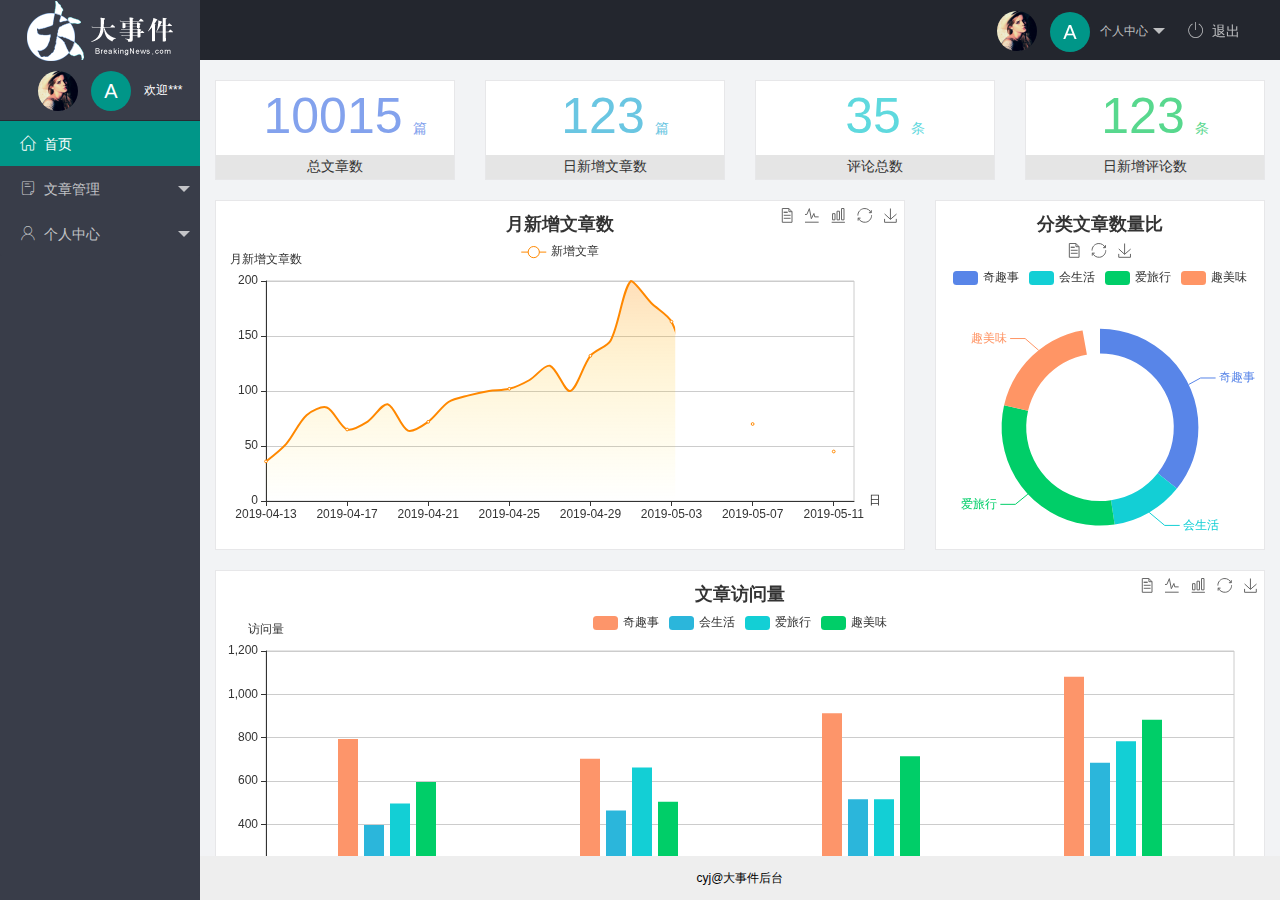
==== commit fe645836: "完成个人中心功能开发" ====
--- a/index.html
+++ b/index.html
@@ -29,9 +29,9 @@
                         <span class="text-avatar">A</span>个人中心
                     </a>
                     <dl class="layui-nav-child">
-                        <dd><a href="">基本资料</a></dd>
-                        <dd><a href="">更换头像</a></dd>
-                        <dd><a href="">重置密码</a></dd>
+                        <dd><a href="/user/user_info.html" target="fm">基本资料</a></dd>
+                        <dd><a href="/user/user_avatar.html" target="fm">更换头像</a></dd>
+                        <dd><a href="/user/user_pwd.html" target="fm">重置密码</a></dd>
                     </dl>
                 </li>
                 <li class="layui-nav-item" lay-header-event="menuRight" lay-unselect>
@@ -65,9 +65,9 @@
                     <li class="layui-nav-item">
                         <a href="javascript:;"><span class="iconfont icon-user"></span>个人中心</a>
                         <dl class="layui-nav-child">
-                            <dd><a href="javascript:;"><i class="layui-icon layui-icon-app"></i>基本资料</a></dd>
-                            <dd><a href="javascript:;"><i class="layui-icon layui-icon-app"></i>更换头像</a></dd>
-                            <dd><a href="javascript:;"><i class="layui-icon layui-icon-app"></i>重置密码</a></dd>
+                            <dd><a href="/user/user_info.html" target="fm"><i class="layui-icon layui-icon-app"></i>基本资料</a></dd>
+                            <dd><a href="/user/user_avatar.html" target="fm"><i class="layui-icon layui-icon-app"></i>更换头像</a></dd>
+                            <dd><a href="/user/user_pwd.html" target="fm"><i class="layui-icon layui-icon-app"></i>重置密码</a></dd>
                         </dl>
                     </li>
 
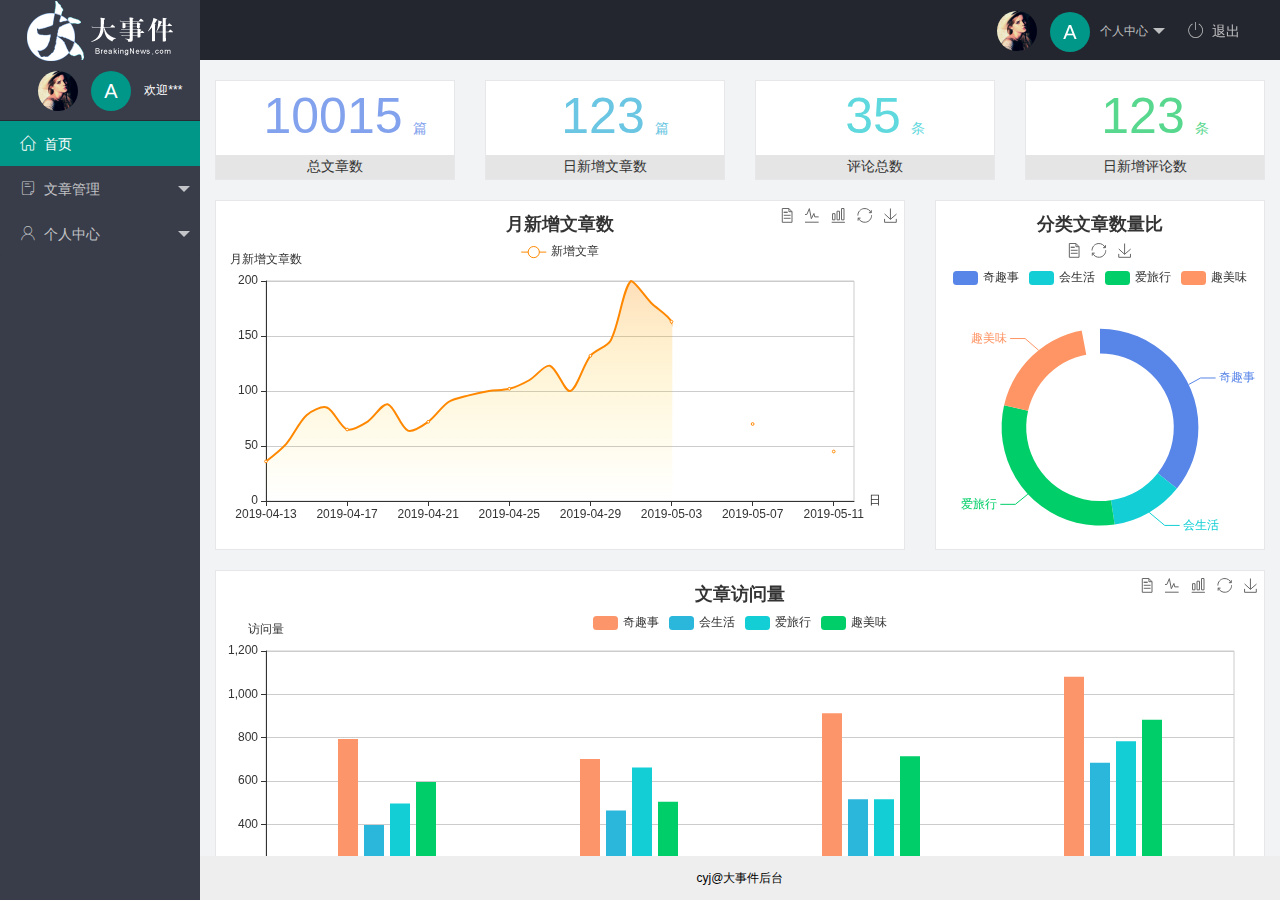
==== commit 7527e98a: "完成文章管理相关功能的开发" ====
--- a/index.html
+++ b/index.html
@@ -57,9 +57,9 @@
                     <li class="layui-nav-item">
                         <a class="" href="javascript:;"><span class="iconfont icon-16"></span>文章管理</a>
                         <dl class="layui-nav-child">
-                            <dd><a href="javascript:;"><i class="layui-icon layui-icon-app"></i>文章类别</a></dd>
-                            <dd><a href="javascript:;"><i class="layui-icon layui-icon-app"></i>文章列表</a></dd>
-                            <dd><a href="javascript:;"><i class="layui-icon layui-icon-app"></i>发布文章</a></dd>
+                            <dd><a href="/article/art_cate.html" target="fm"><i class="layui-icon layui-icon-app"></i>文章类别</a></dd>
+                            <dd><a href="/article/art_list.html" target="fm"><i class="layui-icon layui-icon-app"></i>文章列表</a></dd>
+                            <dd><a href="/article/art_pub.html" target="fm"><i class="layui-icon layui-icon-app"></i>发布文章</a></dd>
                         </dl>
                     </li>
                     <li class="layui-nav-item">
